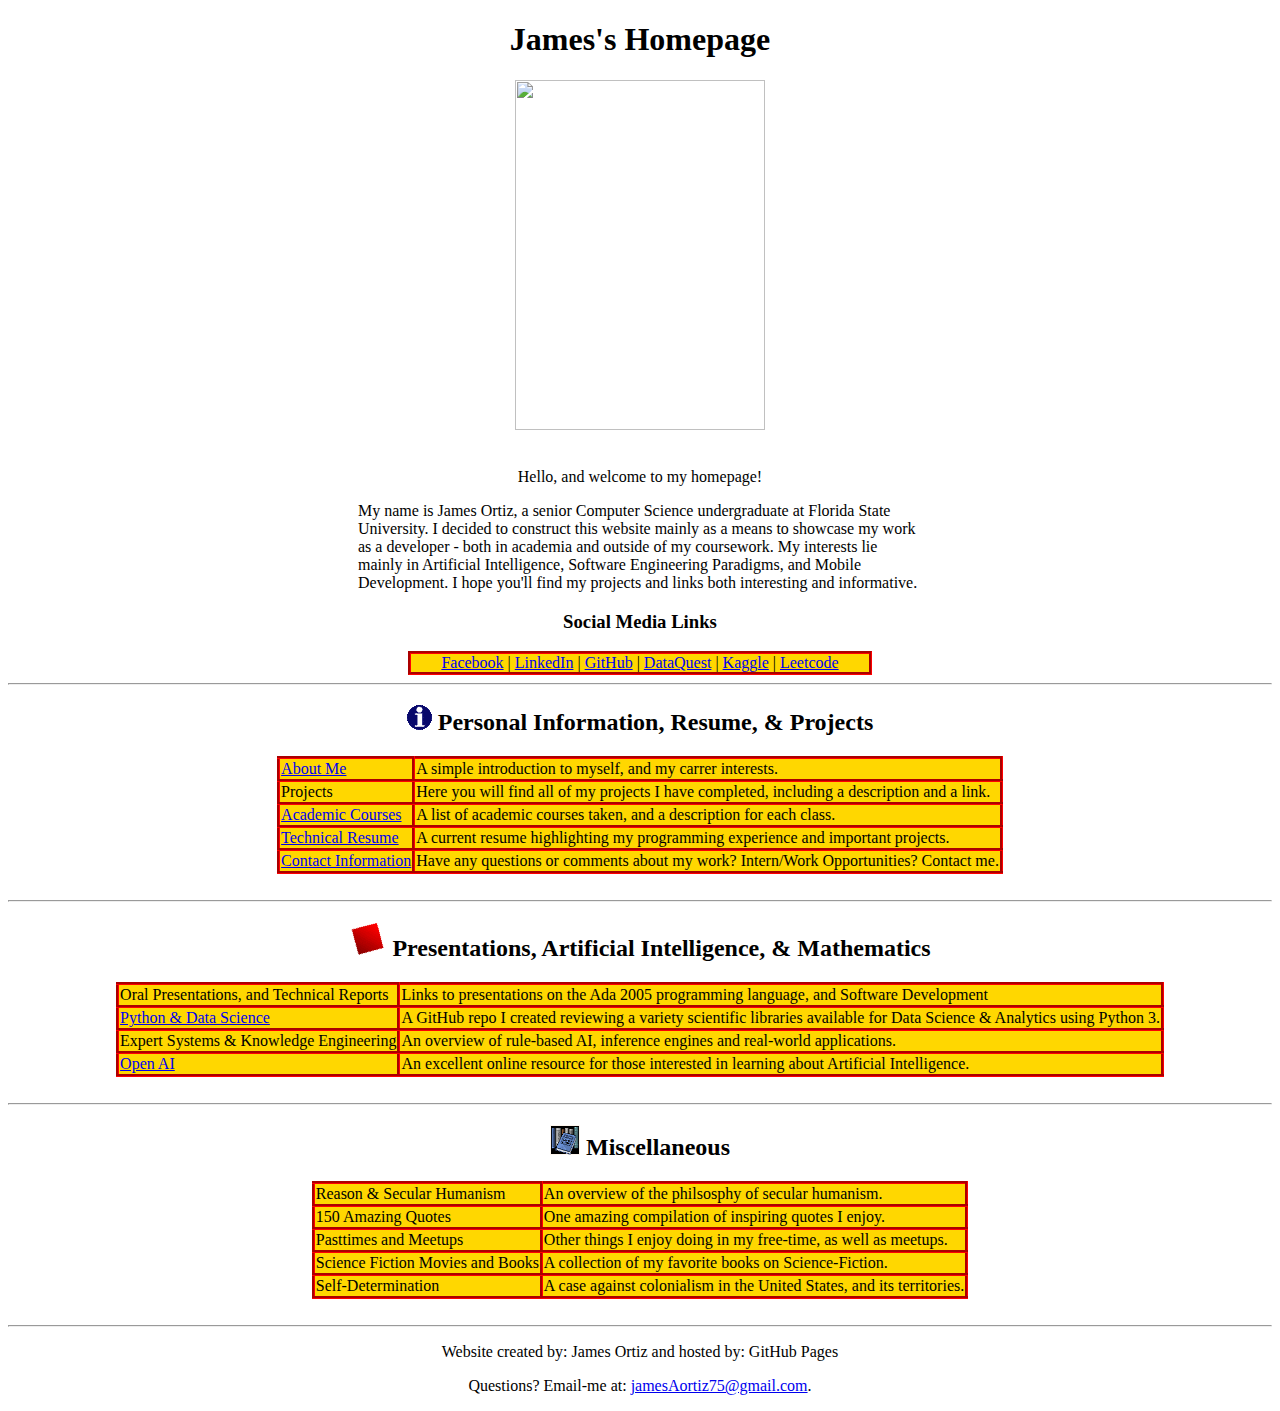
==== index.html @ 5d0d18ad "Added link to PythonDataScience repo" ====
<!---
File-name:    index.html
Author:       James Ortiz
Date Updated: 08/06/2019
Description:  Table-of-contents for Portfolio/Homepage.
--->
<!DOCTYPE html>
<html>
<head>
  <title>J a m e s  O r t i z</title>
   <meta charset="UTF-8">
   <meta name="description" content="James's Homepage">
   <meta name="keywords" content="Portfolio, Homepage, Programming">
   <meta name="author" content="James Ortiz">
  
   <link rel="stylesheet" type="text/css" href="style.css">
   <meta name="viewport" content="width=device-width, initial-scale=1">
   <link rel="stylesheet" href="https://cdnjs.cloudflare.com/ajax/libs/font-awesome/4.7.0/css/font-awesome.min.css">
</head>
<body>


  <!--- Header for index.html: --->
  
  <header>
    <h1>James's Homepage</h1>

    <!-- End of Modified Code: --->

  </header>
  
  <!-- Original Code: --->
  <section>
    
    <center><img src="mainphoto.png" width=250 height=350></center>
    
    <br>
    
    <p>Hello, and welcome to my homepage!</p>
    <div>
      My name is James Ortiz, a senior Computer Science undergraduate at
      Florida State University. I decided
      to construct this website mainly as a means to showcase my
      work as a developer - both in academia and outside
      of my coursework. My interests lie mainly in Artificial Intelligence, Software Engineering Paradigms, and Mobile Development. I hope you'll find my projects and links both interesting and informative.
    </div>

    

    <h3><center>Social Media Links</center></h3>

    <nav>
      <center>
	<a href="https://www.facebook.com/JamesAOrtiz">Facebook</a> |
	<a href="https://www.linkedin.com/in/jamesaortiz/">LinkedIn</a> |
	<a href="https://github.com/James1515">GitHub</a> |
	<a href="https://app.dataquest.io/profile/jamesaortiz75">DataQuest</a> |
	<a href="https://www.kaggle.com/jaortiz5">Kaggle</a> |
	<a href="https://leetcode.com/jamesaortiz75/">Leetcode</a>
      </center>
    </nav>
    
  </section>

  <hr>

  <!--- First secotion on Personal Information, About Me, and Courses --->
  <section>
    <h2>
      <center><img src="information.gif"> Personal Information, Resume, & Projects</center>
    </h2>
    <center>
    <table>
      <tr>
	<td><a href="aboutMe.html">About Me</a></td>
	<td>A simple introduction to myself, and my carrer interests.</td>
      </tr>
      <tr>
	<td>Projects</td>
	<td>Here you will find all of my projects I have completed,
	including a description and a link.</td>
      </tr>
      <tr>
	<td><a href="academicCourses.html">Academic Courses</a></td>
	<td>A list of academic courses taken, and a description for each class.</td>
      </tr>
      <tr>
	<td><a href="JOTechResume.pdf">Technical Resume</a></td>
	<td>A current resume highlighting my programming experience and important projects.
	</td>
      </tr>
      <tr>
	<td><a href="contactMe.html">Contact Information</a></td>
	<td>Have any questions or comments about my work? Intern/Work Opportunities? Contact me.</td>
      </tr>
    </table>
    </center>
    
  </section>

  <br>

  <hr>

  <!--- Second Section of information: --->
  <!--- Table regarding Presentations, AI, and Math: --->
  
  <section>
    <h2>
       <center><img src="square.gif">
	Presentations, Artificial Intelligence, & Mathematics
    </center></h2>

      <center>
    <table>
      <tr>
	<td>Oral Presentations, and Technical Reports</td>
	<td>Links to presentations on the Ada 2005 programming language,
	  and Software Development</td>
      </tr>
      <tr>
	<td><a href="https://github.com/James1515/PythonDataScience">Python & Data Science</a></td>
	<td>A GitHub repo I created reviewing a variety scientific libraries
	  available for Data Science & Analytics using Python 3.</td>
      </tr>
      <tr>
	<td>Expert Systems & Knowledge Engineering</td>
	<td>An overview of rule-based AI, inference engines and real-world applications.</td>
      </tr>
      <tr>
	<td><a href="https://openai.com/">Open AI</a></td>
	<td>An excellent online resource for those interested in learning
	  about Artificial Intelligence.</td>
      </tr>
    </table>
    </center>
  </section>

  <br>
  <hr>
  
<!--- Section on Miscellaneous Topics:
    Quotes, Hobbies, Pastimes... -->

  <section>
    <h2>
      <center><img src="referenceBook.gif" width=30 height=30> Miscellaneous
      </center>
    </h2>

    <center>
      <table>
	<tr>
	  <td>Reason & Secular Humanism</td>
	  <td>An overview of the philsosphy of secular humanism.</td>
	</tr>
	<tr>
	  <td>150 Amazing Quotes</td>
	  <td>One amazing compilation of inspiring quotes I enjoy.</td>
	</tr>
	<tr>
	  <td>Pasttimes and Meetups</td>
	  <td>Other things I enjoy doing in my free-time, as well as meetups.</td>
	</tr>
	<tr>
	  <td>Science Fiction Movies and Books</td>
	  <td>A collection of my favorite books on Science-Fiction.</td>
	</tr>
	<tr>
	  <td>Self-Determination</td>
	  <td>A case against colonialism in the United States, and its territories.</td>
	</tr>
      </table>
    </center>
    
    
  </section>

  <br>
  <hr>

  <footer>
    <p>Website created by: James Ortiz and hosted by: GitHub Pages</p>
    <p>Questions? Email-me at: <a href="mailto:jamesAortiz75@gmail.com">
	jamesAortiz75@gmail.com</a>.</p>
  </footer>
  
</body>
</html>
---- style.css ----
/*
// Author: James Ortiz
// Date Updated: 04/10/2018
// Description: Governing CSS File for Homepage
// 
*/

div {
 
    margin-right: 350px;
    margin-left: 350px;
   
}


img.align-left
{
    float: left;
}

img.align-right
{
    float: right;
}

nav {

    border: 3px groove red;
    background: gold;
    margin-right: 400px;
    margin-left: 400px;
}

html {
	
	background-image: url(binary.png); /* for background images */
	background-repeat: repeat;         /* Repeats image in background */

}

h1, h2, h3
{
	/*background-image:url(binary.png); */
	text-align: center;
}


p{
    text-align: center;
}

hr
{
    display: block;
    margin-top: 0.5em;
    margin-bottom: 0.5em;
    margin-left: auto;
    margin-right: auto;
    border-style: inset;
    border-width: 1px;
}

li{

	list-style: none;
	display: inline-block;
}

table, td, tr
{
    border-style: groove;
    border-width: 3px;
    border-collapse: collapse;
    border-color: red;
    background-color: gold;
    
}

footer {
    display: block;
}
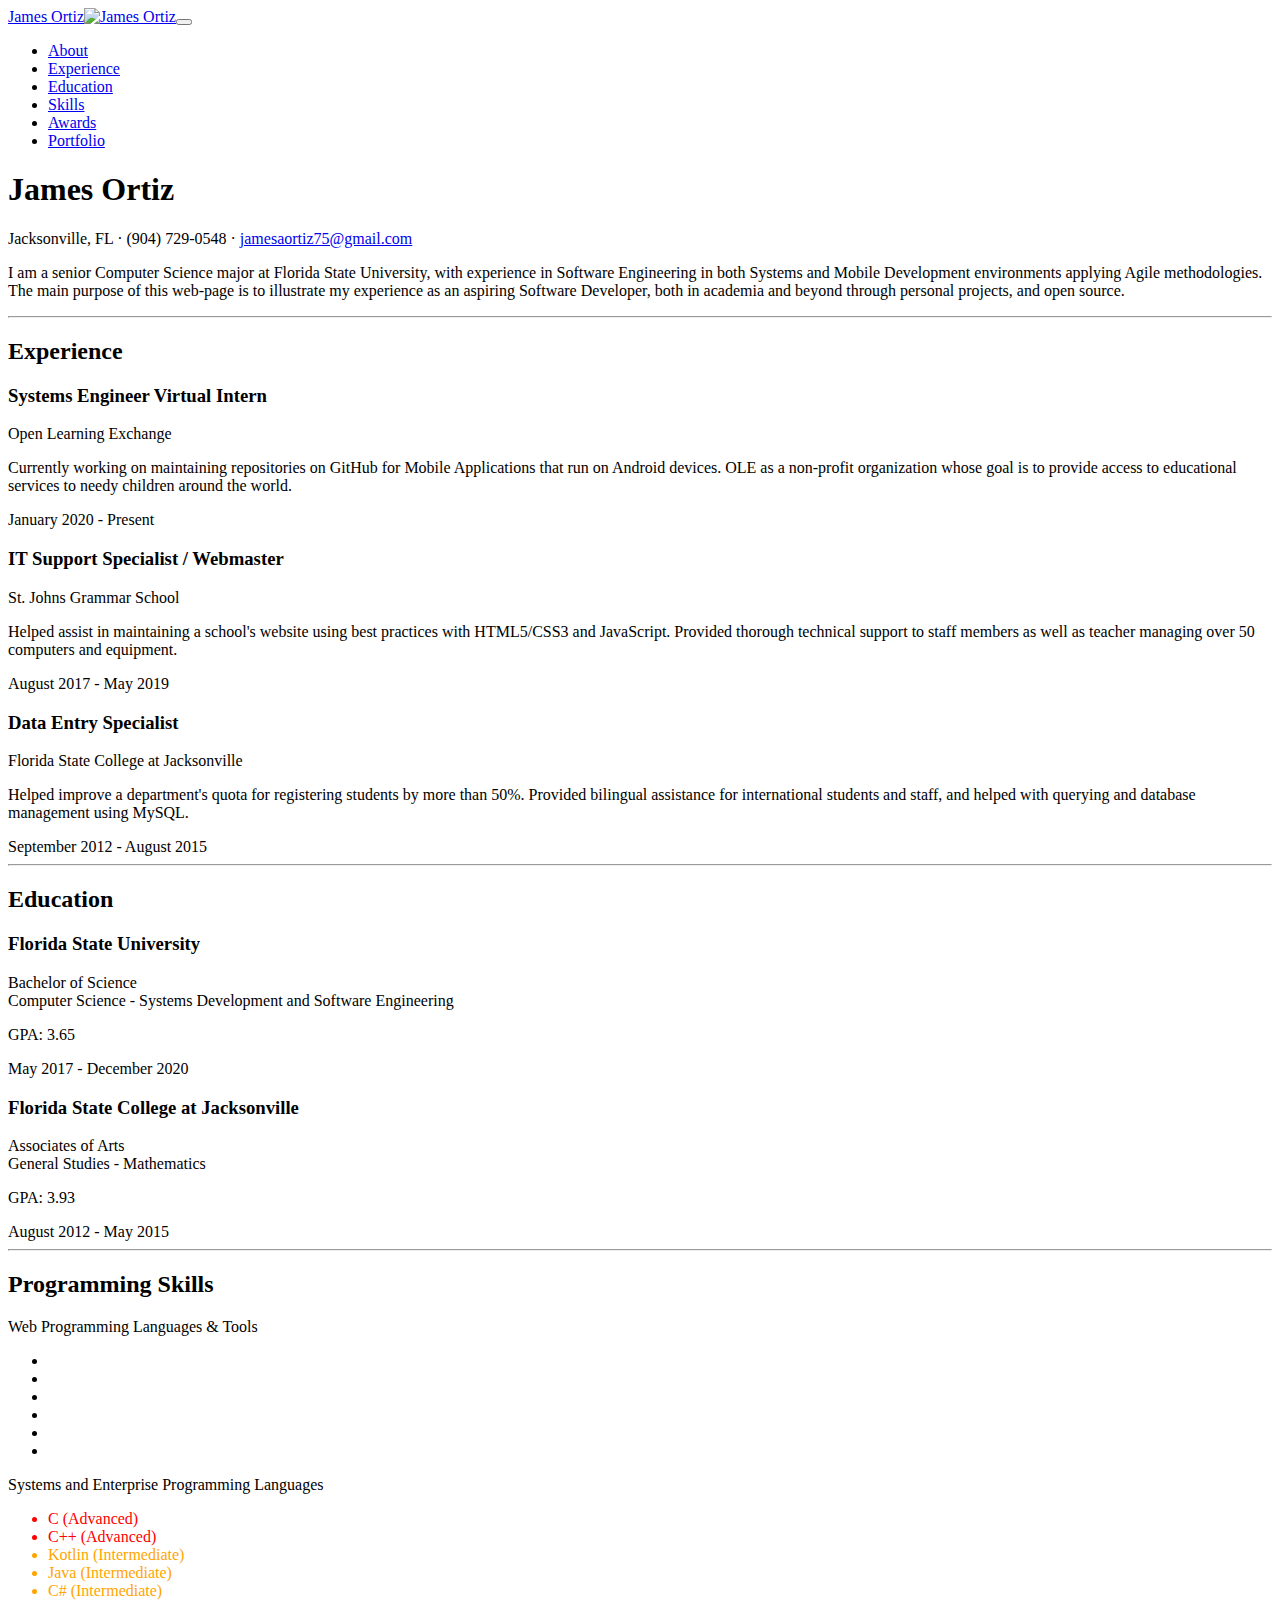
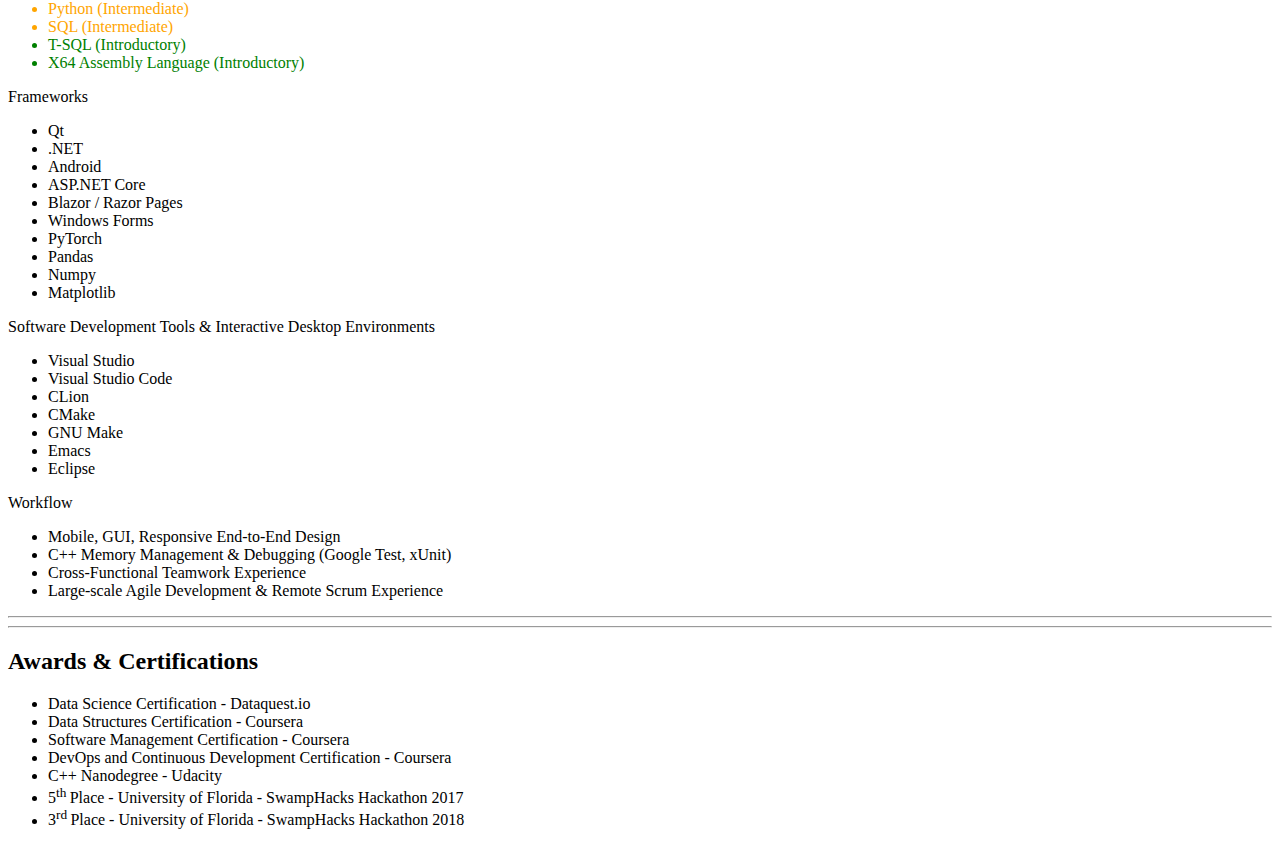
==== commit f09eec52: "Additional Info Modifications added to Website" ====
--- a/index.html
+++ b/index.html
@@ -1,189 +1,238 @@
-<!---
-File-name:    index.html
-Author:       James Ortiz
-Date Updated: 08/06/2019
-Description:  Table-of-contents for Portfolio/Homepage.
---->
-<!DOCTYPE html>
-<html>
-<head>
-  <title>J a m e s  O r t i z</title>
-   <meta charset="UTF-8">
-   <meta name="description" content="James's Homepage">
-   <meta name="keywords" content="Portfolio, Homepage, Programming">
-   <meta name="author" content="James Ortiz">
-  
-   <link rel="stylesheet" type="text/css" href="style.css">
-   <meta name="viewport" content="width=device-width, initial-scale=1">
-   <link rel="stylesheet" href="https://cdnjs.cloudflare.com/ajax/libs/font-awesome/4.7.0/css/font-awesome.min.css">
-</head>
-<body>
-
-
-  <!--- Header for index.html: --->
-  
-  <header>
-    <h1>James's Homepage</h1>
-
-    <!-- End of Modified Code: --->
-
-  </header>
-  
-  <!-- Original Code: --->
-  <section>
-    
-    <center><img src="mainphoto.png" width=250 height=350></center>
-    
-    <br>
-    
-    <p>Hello, and welcome to my homepage!</p>
-    <div>
-      My name is James Ortiz, a senior Computer Science undergraduate at
-      Florida State University. I decided
-      to construct this website mainly as a means to showcase my
-      work as a developer - both in academia and outside
-      of my coursework. My interests lie mainly in Artificial Intelligence, Software Engineering Paradigms, and Mobile Development. I hope you'll find my projects and links both interesting and informative.
-    </div>
-
-    
-
-    <h3><center>Social Media Links</center></h3>
-
-    <nav>
-      <center>
-	<a href="https://www.facebook.com/JamesAOrtiz">Facebook</a> |
-	<a href="https://www.linkedin.com/in/jamesaortiz/">LinkedIn</a> |
-	<a href="https://github.com/James1515">GitHub</a> |
-	<a href="https://app.dataquest.io/profile/jamesaortiz75">DataQuest</a> |
-	<a href="https://www.kaggle.com/jaortiz5">Kaggle</a> |
-	<a href="https://leetcode.com/jamesaortiz75/">Leetcode</a>
-      </center>
-    </nav>
-    
-  </section>
-
-  <hr>
-
-  <!--- First secotion on Personal Information, About Me, and Courses --->
-  <section>
-    <h2>
-      <center><img src="information.gif"> Personal Information, Resume, & Projects</center>
-    </h2>
-    <center>
-    <table>
-      <tr>
-	<td><a href="aboutMe.html">About Me</a></td>
-	<td>A simple introduction to myself, and my carrer interests.</td>
-      </tr>
-      <tr>
-	<td>Projects</td>
-	<td>Here you will find all of my projects I have completed,
-	including a description and a link.</td>
-      </tr>
-      <tr>
-	<td><a href="academicCourses.html">Academic Courses</a></td>
-	<td>A list of academic courses taken, and a description for each class.</td>
-      </tr>
-      <tr>
-	<td><a href="JOTechResume.pdf">Technical Resume</a></td>
-	<td>A current resume highlighting my programming experience and important projects.
-	</td>
-      </tr>
-      <tr>
-	<td><a href="contactMe.html">Contact Information</a></td>
-	<td>Have any questions or comments about my work? Intern/Work Opportunities? Contact me.</td>
-      </tr>
-    </table>
-    </center>
-    
-  </section>
-
-  <br>
-
-  <hr>
-
-  <!--- Second Section of information: --->
-  <!--- Table regarding Presentations, AI, and Math: --->
-  
-  <section>
-    <h2>
-       <center><img src="square.gif">
-	Presentations, Artificial Intelligence, & Mathematics
-    </center></h2>
-
-      <center>
-    <table>
-      <tr>
-	<td>Oral Presentations, and Technical Reports</td>
-	<td>Links to presentations on the Ada 2005 programming language,
-	  and Software Development</td>
-      </tr>
-      <tr>
-	<td><a href="https://github.com/James1515/PythonDataScience">Python & Data Science</a></td>
-	<td>A GitHub repo I created reviewing a variety scientific libraries
-	  available for Data Science & Analytics using Python 3.</td>
-      </tr>
-      <tr>
-	<td>Expert Systems & Knowledge Engineering</td>
-	<td>An overview of rule-based AI, inference engines and real-world applications.</td>
-      </tr>
-      <tr>
-	<td><a href="https://openai.com/">Open AI</a></td>
-	<td>An excellent online resource for those interested in learning
-	  about Artificial Intelligence.</td>
-      </tr>
-    </table>
-    </center>
-  </section>
-
-  <br>
-  <hr>
-  
-<!--- Section on Miscellaneous Topics:
-    Quotes, Hobbies, Pastimes... -->
-
-  <section>
-    <h2>
-      <center><img src="referenceBook.gif" width=30 height=30> Miscellaneous
-      </center>
-    </h2>
-
-    <center>
-      <table>
-	<tr>
-	  <td>Reason & Secular Humanism</td>
-	  <td>An overview of the philsosphy of secular humanism.</td>
-	</tr>
-	<tr>
-	  <td>150 Amazing Quotes</td>
-	  <td>One amazing compilation of inspiring quotes I enjoy.</td>
-	</tr>
-	<tr>
-	  <td>Pasttimes and Meetups</td>
-	  <td>Other things I enjoy doing in my free-time, as well as meetups.</td>
-	</tr>
-	<tr>
-	  <td>Science Fiction Movies and Books</td>
-	  <td>A collection of my favorite books on Science-Fiction.</td>
-	</tr>
-	<tr>
-	  <td>Self-Determination</td>
-	  <td>A case against colonialism in the United States, and its territories.</td>
-	</tr>
-      </table>
-    </center>
-    
-    
-  </section>
-
-  <br>
-  <hr>
-
-  <footer>
-    <p>Website created by: James Ortiz and hosted by: GitHub Pages</p>
-    <p>Questions? Email-me at: <a href="mailto:jamesAortiz75@gmail.com">
-	jamesAortiz75@gmail.com</a>.</p>
-  </footer>
-  
-</body>
-</html>
+<!DOCTYPE html>
+<html lang="en">
+    <head>
+        <meta charset="utf-8" />
+        <meta name="viewport" content="width=device-width, initial-scale=1, shrink-to-fit=no" />
+        <meta name="description" content="" />
+        <meta name="author" content="" />
+        <title>James Ortiz</title>
+        <link rel="icon" type="image/x-icon" href="assets/img/favicon.ico" />
+        <!-- Font Awesome icons (free version)-->
+        <script src="https://use.fontawesome.com/releases/v5.13.0/js/all.js" crossorigin="anonymous"></script>
+        <!-- Google fonts-->
+        <link href="https://fonts.googleapis.com/css?family=Saira+Extra+Condensed:500,700" rel="stylesheet" type="text/css" />
+        <link href="https://fonts.googleapis.com/css?family=Muli:400,400i,800,800i" rel="stylesheet" type="text/css" />
+        <!-- Core theme CSS (includes Bootstrap)-->
+        <link href="css/styles.css" rel="stylesheet" />
+    </head>
+    <body id="page-top">
+        <!-- Navigation-->
+        <nav class="navbar navbar-expand-lg navbar-dark bg-primary fixed-top" id="sideNav">
+            <a class="navbar-brand js-scroll-trigger" href="#page-top"
+                ><span class="d-block d-lg-none">James Ortiz</span><span class="d-none d-lg-block"><img class="img-fluid img-profile rounded-circle mx-auto mb-2" src="assets/img/profile.jpg" alt="James Ortiz" /></span></a
+            ><button class="navbar-toggler" type="button" data-toggle="collapse" data-target="#navbarSupportedContent" aria-controls="navbarSupportedContent" aria-expanded="false" aria-label="Toggle navigation"><span class="navbar-toggler-icon"></span></button>
+            <div class="collapse navbar-collapse" id="navbarSupportedContent">
+                <ul class="navbar-nav">
+                    <li class="nav-item"><a class="nav-link js-scroll-trigger" href="#about">About</a></li>
+                    <li class="nav-item"><a class="nav-link js-scroll-trigger" href="#experience">Experience</a></li>
+                    <li class="nav-item"><a class="nav-link js-scroll-trigger" href="#education">Education</a></li>
+                    <li class="nav-item"><a class="nav-link js-scroll-trigger" href="#skills">Skills</a></li>
+                   <!-- <li class="nav-item"><a class="nav-link js-scroll-trigger" href="#interests">Interests</a></li> -->
+                    <li class="nav-item"><a class="nav-link js-scroll-trigger" href="#awards">Awards</a></li>
+					<li class="nav-item"><a class="nav-link js-scroll-trigger" href="#portfolio">Portfolio</a></li>
+                </ul>
+            </div>
+        </nav>
+        <!-- Page Content-->
+        <div class="container-fluid p-0">
+            <!-- About-->
+            <section class="resume-section" id="about">
+                <div class="resume-section-content">
+                    <h1 class="mb-0">James <span class="text-primary">Ortiz</span></h1>
+                    <div class="subheading mb-5">Jacksonville, FL · (904) 729-0548 · <a href="mailto:name@email.com">jamesaortiz75@gmail.com</a></div>
+                    <p class="lead mb-5">I am a senior Computer Science major at Florida State University, with experience in Software Engineering in both Systems and Mobile Development environments applying Agile methodologies.
+					The main purpose of this web-page is to illustrate my experience as an aspiring Software Developer, both in academia and beyond through personal projects, and open source. 
+					</p>
+                    <div class="social-icons">
+                        <a class="social-icon" href="https://www.linkedin.com/in/jamesaortiz/"><i class="fab fa-linkedin-in"></i></a><a class="social-icon" href="https://github.com/jtonyortiz"><i class="fab fa-github"></i></a><a class="social-icon" href="https://www.facebook.com/JamesAOrtiz"><i class="fab fa-facebook-f"></i></a>
+                    </div>
+                </div>
+            </section>
+            <hr class="m-0" />
+            <!-- Experience-->
+            <section class="resume-section" id="experience">
+                <div class="resume-section-content">
+                    <h2 class="mb-5">Experience</h2>
+                    <div class="d-flex flex-column flex-md-row justify-content-between mb-5">
+                        <div class="flex-grow-1">
+                            <h3 class="mb-0">Systems Engineer Virtual Intern</h3>
+                            <div class="subheading mb-3">Open Learning Exchange</div>
+                            <p>Currently working on maintaining repositories on GitHub for Mobile Applications that run on Android devices. 
+							   OLE as a non-profit organization whose goal is to provide access to educational services to needy children
+							   around the world. 
+							</p>
+                        </div>
+                        <div class="flex-shrink-0"><span class="text-primary">January 2020 - Present</span></div>
+                    </div>
+                    <div class="d-flex flex-column flex-md-row justify-content-between mb-5">
+                        <div class="flex-grow-1">
+                            <h3 class="mb-0">IT Support Specialist / Webmaster</h3>
+                            <div class="subheading mb-3">St. Johns Grammar School</div>
+                            <p>Helped assist in maintaining a school's website using best practices with HTML5/CSS3 and JavaScript.
+							   Provided thorough technical support to staff members as well as teacher managing over 50 computers and equipment. 
+							</p>
+                        </div>
+                        <div class="flex-shrink-0"><span class="text-primary">August 2017 - May 2019</span></div>
+                    </div>
+                    <div class="d-flex flex-column flex-md-row justify-content-between">
+                        <div class="flex-grow-1">
+                            <h3 class="mb-0">Data Entry Specialist</h3>
+                            <div class="subheading mb-3">Florida State College at Jacksonville</div>
+                            <p>Helped improve a department's quota for registering students by more than 50%. Provided bilingual
+							assistance for international students and staff, and helped with querying and database management using MySQL.</p>
+                        </div>
+                        <div class="flex-shrink-0"><span class="text-primary">September 2012 - August 2015</span></div>
+                    </div>
+                </div>
+            </section>
+            <hr class="m-0" />
+            <!-- Education-->
+            <section class="resume-section" id="education">
+                <div class="resume-section-content">
+                    <h2 class="mb-5">Education</h2>
+                    <div class="d-flex flex-column flex-md-row justify-content-between mb-5">
+                        <div class="flex-grow-1">
+                            <h3 class="mb-0">Florida State University</h3>
+                            <div class="subheading mb-3">Bachelor of Science</div>
+                            <div>Computer Science - Systems Development and Software Engineering</div>
+                            <p>GPA: 3.65</p>
+                        </div>
+                        <div class="flex-shrink-0"><span class="text-primary">May 2017 - December 2020</span></div>
+                    </div>
+                    <div class="d-flex flex-column flex-md-row justify-content-between">
+                        <div class="flex-grow-1">
+                            <h3 class="mb-0">Florida State College at Jacksonville</h3>
+                            <div class="subheading mb-3">Associates of Arts</div>
+							<div>General Studies - Mathematics</div>
+                            <p>GPA: 3.93</p>
+                        </div>
+                        <div class="flex-shrink-0"><span class="text-primary">August 2012 - May 2015</span></div>
+                    </div>
+                </div>
+            </section>
+            <hr class="m-0" />
+            <!-- Skills-->
+            <section class="resume-section" id="skills">
+                <div class="resume-section-content">
+                    <h2 class="mb-5">Programming Skills</h2>
+                    <div class="subheading mb-3">Web Programming Languages & Tools</div>
+                    <ul class="list-inline dev-icons">
+                        <li class="list-inline-item"><i class="fab fa-html5"></i></li>
+                        <li class="list-inline-item"><i class="fab fa-css3-alt"></i></li>
+                        <li class="list-inline-item"><i class="fab fa-js-square"></i></li>
+                        <li class="list-inline-item"><i class="fab fa-react"></i></li>
+                        <li class="list-inline-item"><i class="fab fa-node-js"></i></li>
+                        <li class="list-inline-item"><i class="fab fa-npm"></i></li>
+                    </ul>
+
+                    <div class="subheading mb-3">Systems and Enterprise Programming Languages</div>
+					
+					<ul class="list-inline">
+						<li class="list-inline-item" style="color:red;">C (Advanced)</li>
+						<li class="list-inline-item" style="color:red;">C++ (Advanced)</li>
+						<li class="list-inline-item" style="color:orange;">Kotlin (Intermediate)</li>
+						<li class="list-inline-item" style="color:orange;">Java (Intermediate)</li>
+					    <li class="list-inline-item" style="color:orange;">C# (Intermediate)</li>
+						<li class="list-inline-item" style="color:orange;">Python (Intermediate)</li>
+						<li class="list-inline-item" style="color:orange;">SQL (Intermediate)</li>
+						<li class="list-inline-item" style="color:green;">T-SQL (Introductory)</li>
+						<li class="list-inline-item" style="color:green;">X64 Assembly Language (Introductory)</li>
+
+					</ul>
+					
+                    <div class="subheading mb-3">Frameworks</div>
+					
+					<ul class="list-inline">
+						<li class="list-inline-item">Qt</li>
+						<li class="list-inline-item">.NET</li>
+						<li class="list-inline-item">Android</li>
+						<li class="list-inline-item">ASP.NET Core</li>
+						<li class="list-inline-item">Blazor / Razor Pages</li>
+						<li class="list-inline-item">Windows Forms</li>
+						<li class="list-inline-item">PyTorch</li>
+						<li class="list-inline-item">Pandas</li>
+						<li class="list-inline-item">Numpy</li>
+						<li class="list-inline-item">Matplotlib</li>
+						
+					</ul>
+
+					
+					<div class="subheading mb-3">Software Development Tools & Interactive Desktop Environments</div>
+					<ul class="list-inline">
+						<li class="list-inline-item">Visual Studio</li>
+						<li class="list-inline-item">Visual Studio Code</li>
+						<li class="list-inline-item">CLion</li>
+						<li class="list-inline-item">CMake</li>
+						<li class="list-inline-item">GNU Make</li>
+						<li class="list-inline-item">Emacs</li>
+						<li class="list-inline-item">Eclipse</li>
+					</ul>
+					
+					
+
+                    <div class="subheading mb-3">Workflow</div>
+                    <ul class="fa-ul mb-0">
+                        <li>
+                            <span class="fa-li"><i class="fas fa-check"></i></span>Mobile, GUI, Responsive End-to-End Design
+                        </li>
+                        <li>
+                            <span class="fa-li"><i class="fas fa-check"></i></span>C++ Memory Management & Debugging (Google Test, xUnit)
+                        </li>
+                        <li>
+                            <span class="fa-li"><i class="fas fa-check"></i></span>Cross-Functional Teamwork Experience 
+                        </li>
+                        <li>
+                            <span class="fa-li"><i class="fas fa-check"></i></span>Large-scale Agile Development & Remote Scrum Experience
+                        </li>
+                    </ul>
+                </div>
+            </section>
+            <hr class="m-0" />
+            <!-- Interests
+            <section class="resume-section" id="interests">
+                <div class="resume-section-content">
+                    <h2 class="mb-5">Interests</h2>
+                    <p>Apart from being a Software developer, I try to balance my time spending indoors and outdoors.</p>
+                    <p class="mb-0">While indoors, I follow a number of science-fiction shows and movies, however I also like to explore and keep up to date with the latest technology advancements in the Software/Mobile Development world.</p>
+                </div>
+            </section> -->
+            <hr class="m-0" />
+            <!-- Awards-->
+            <section class="resume-section" id="awards">
+                <div class="resume-section-content">
+                    <h2 class="mb-5">Awards & Certifications</h2>
+                    <ul class="fa-ul mb-0">
+                        <li>
+                            <span class="fa-li"><i class="fas fa-trophy text-warning"></i></span>Data Science Certification - Dataquest.io
+                        </li>
+                        <li>
+                            <span class="fa-li"><i class="fas fa-trophy text-warning"></i></span>Data Structures Certification - Coursera
+                        </li>
+                        <li>
+                            <span class="fa-li"><i class="fas fa-trophy text-warning"></i></span>Software Management Certification - Coursera
+                        </li>
+                        <li>
+                            <span class="fa-li"><i class="fas fa-trophy text-warning"></i></span>DevOps and Continuous Development Certification  - Coursera
+                        </li>
+                        <li>
+                            <span class="fa-li"><i class="fas fa-trophy text-warning"></i></span>C++ Nanodegree - Udacity
+                        </li>
+                        <li>
+                            <span class="fa-li"><i class="fas fa-trophy text-warning"></i></span>5<sup>th </sup>Place - University of Florida - SwampHacks Hackathon 2017
+                        </li>
+                        <li>
+                            <span class="fa-li"><i class="fas fa-trophy text-warning"></i></span>3<sup>rd </sup>Place - University of Florida - SwampHacks Hackathon 2018
+                        </li>
+                    </ul>
+                </div>
+            </section>
+        </div>
+        <!-- Bootstrap core JS-->
+        <script src="https://cdnjs.cloudflare.com/ajax/libs/jquery/3.5.1/jquery.min.js"></script>
+        <script src="https://stackpath.bootstrapcdn.com/bootstrap/4.5.0/js/bootstrap.bundle.min.js"></script>
+        <!-- Third party plugin JS-->
+        <script src="https://cdnjs.cloudflare.com/ajax/libs/jquery-easing/1.4.1/jquery.easing.min.js"></script>
+        <!-- Core theme JS-->
+        <script src="js/scripts.js"></script>
+    </body>
+</html>
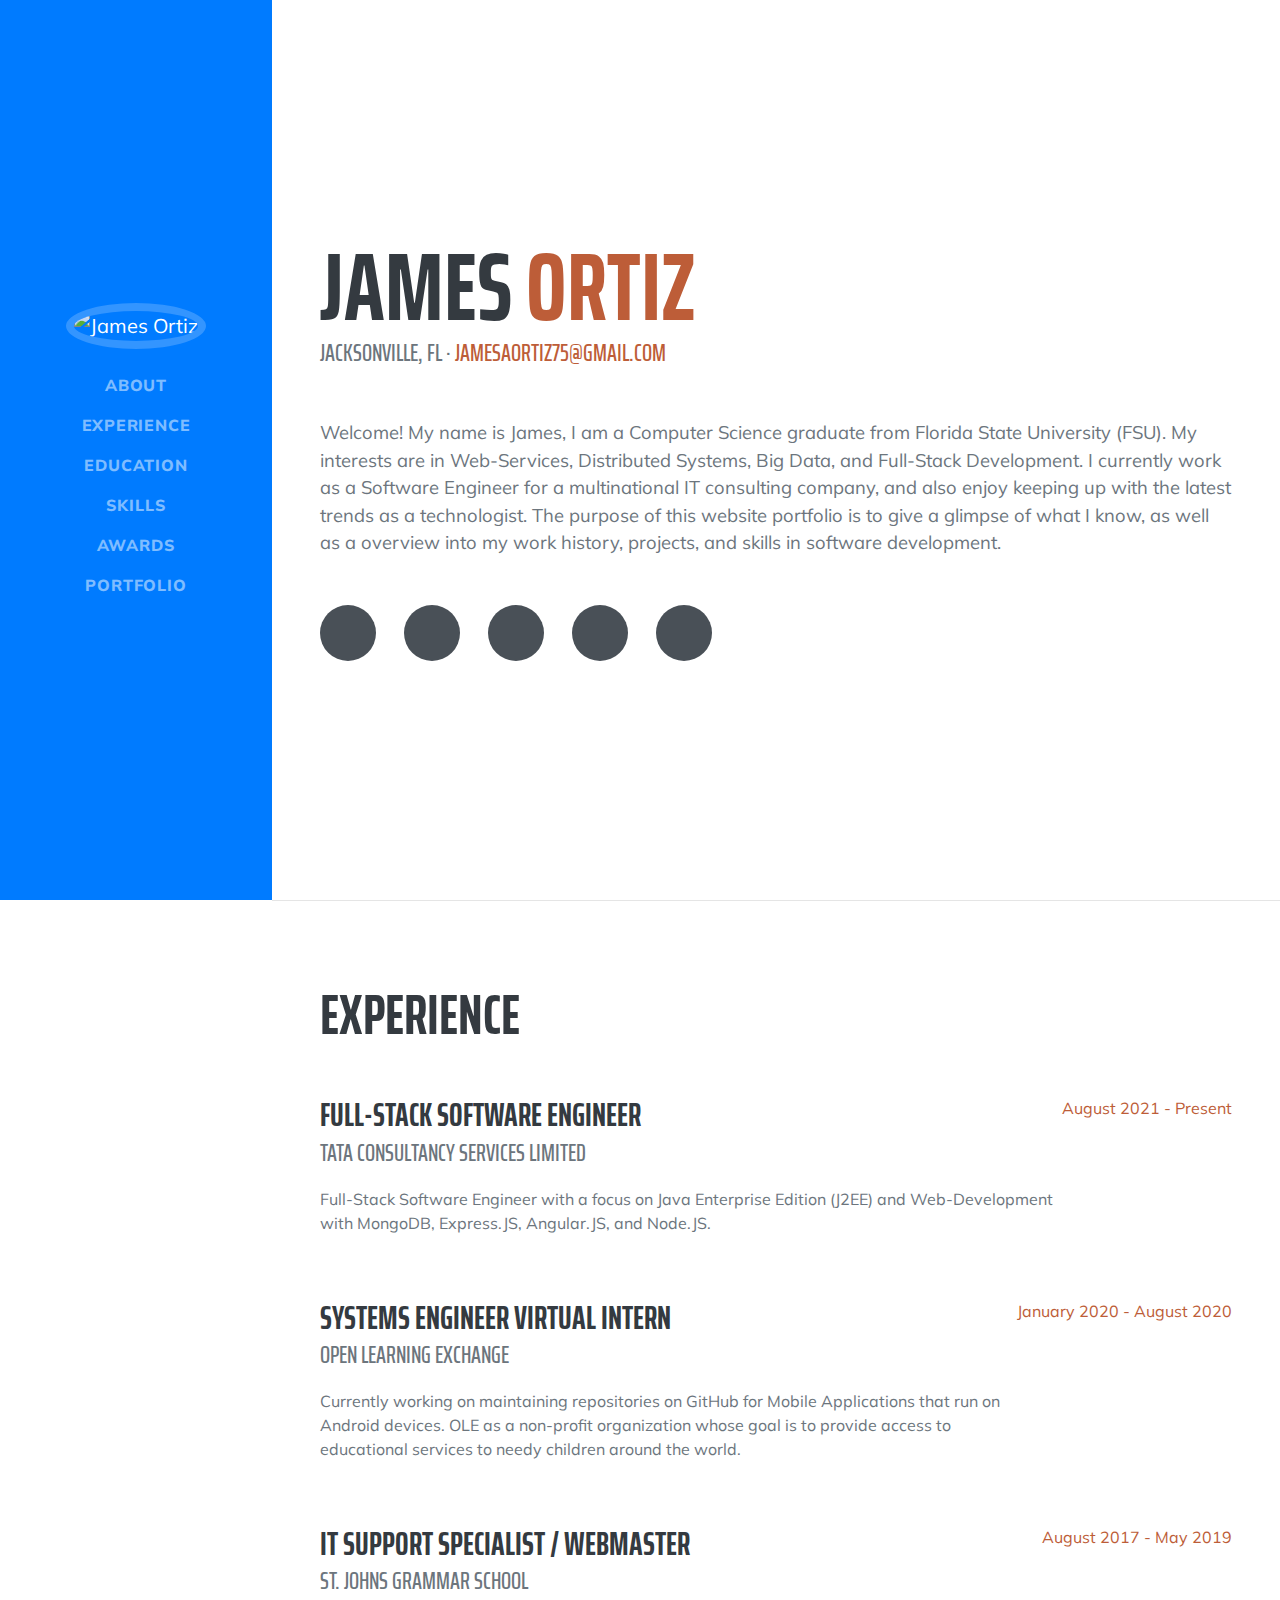
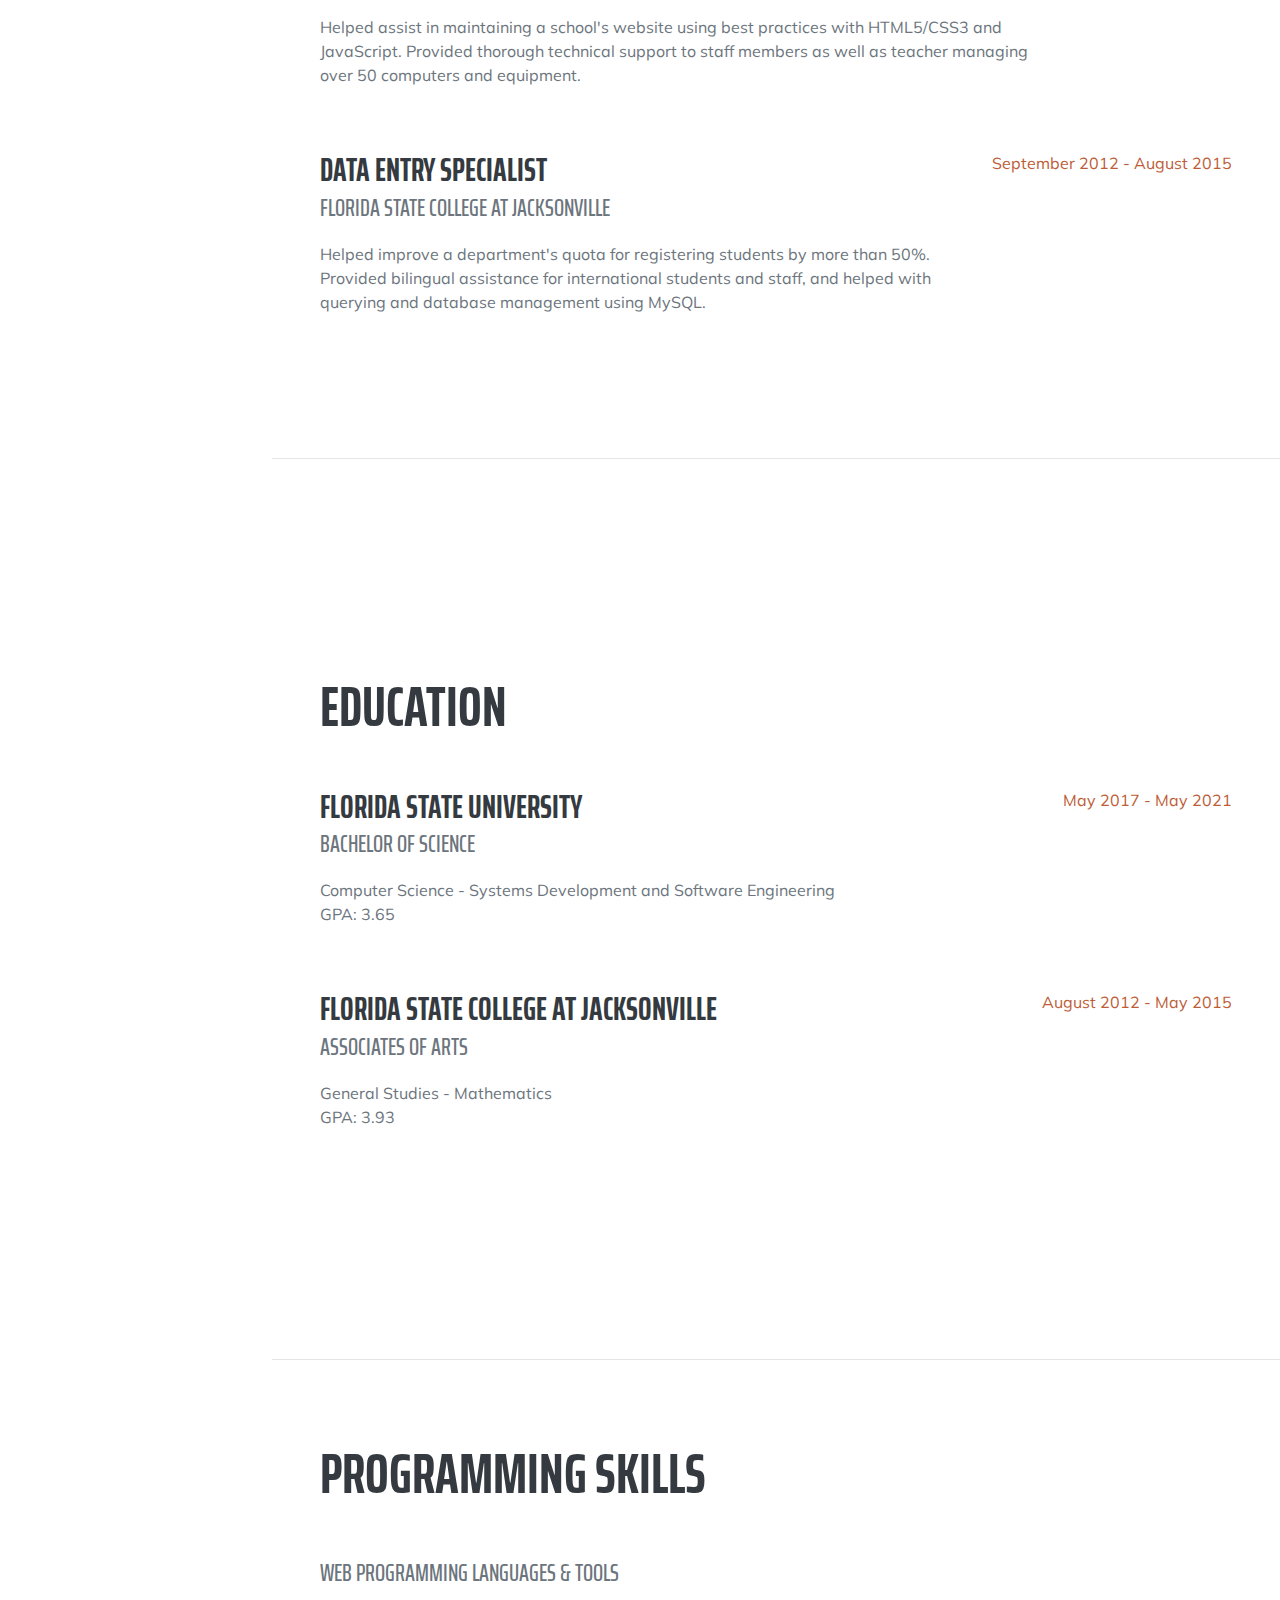
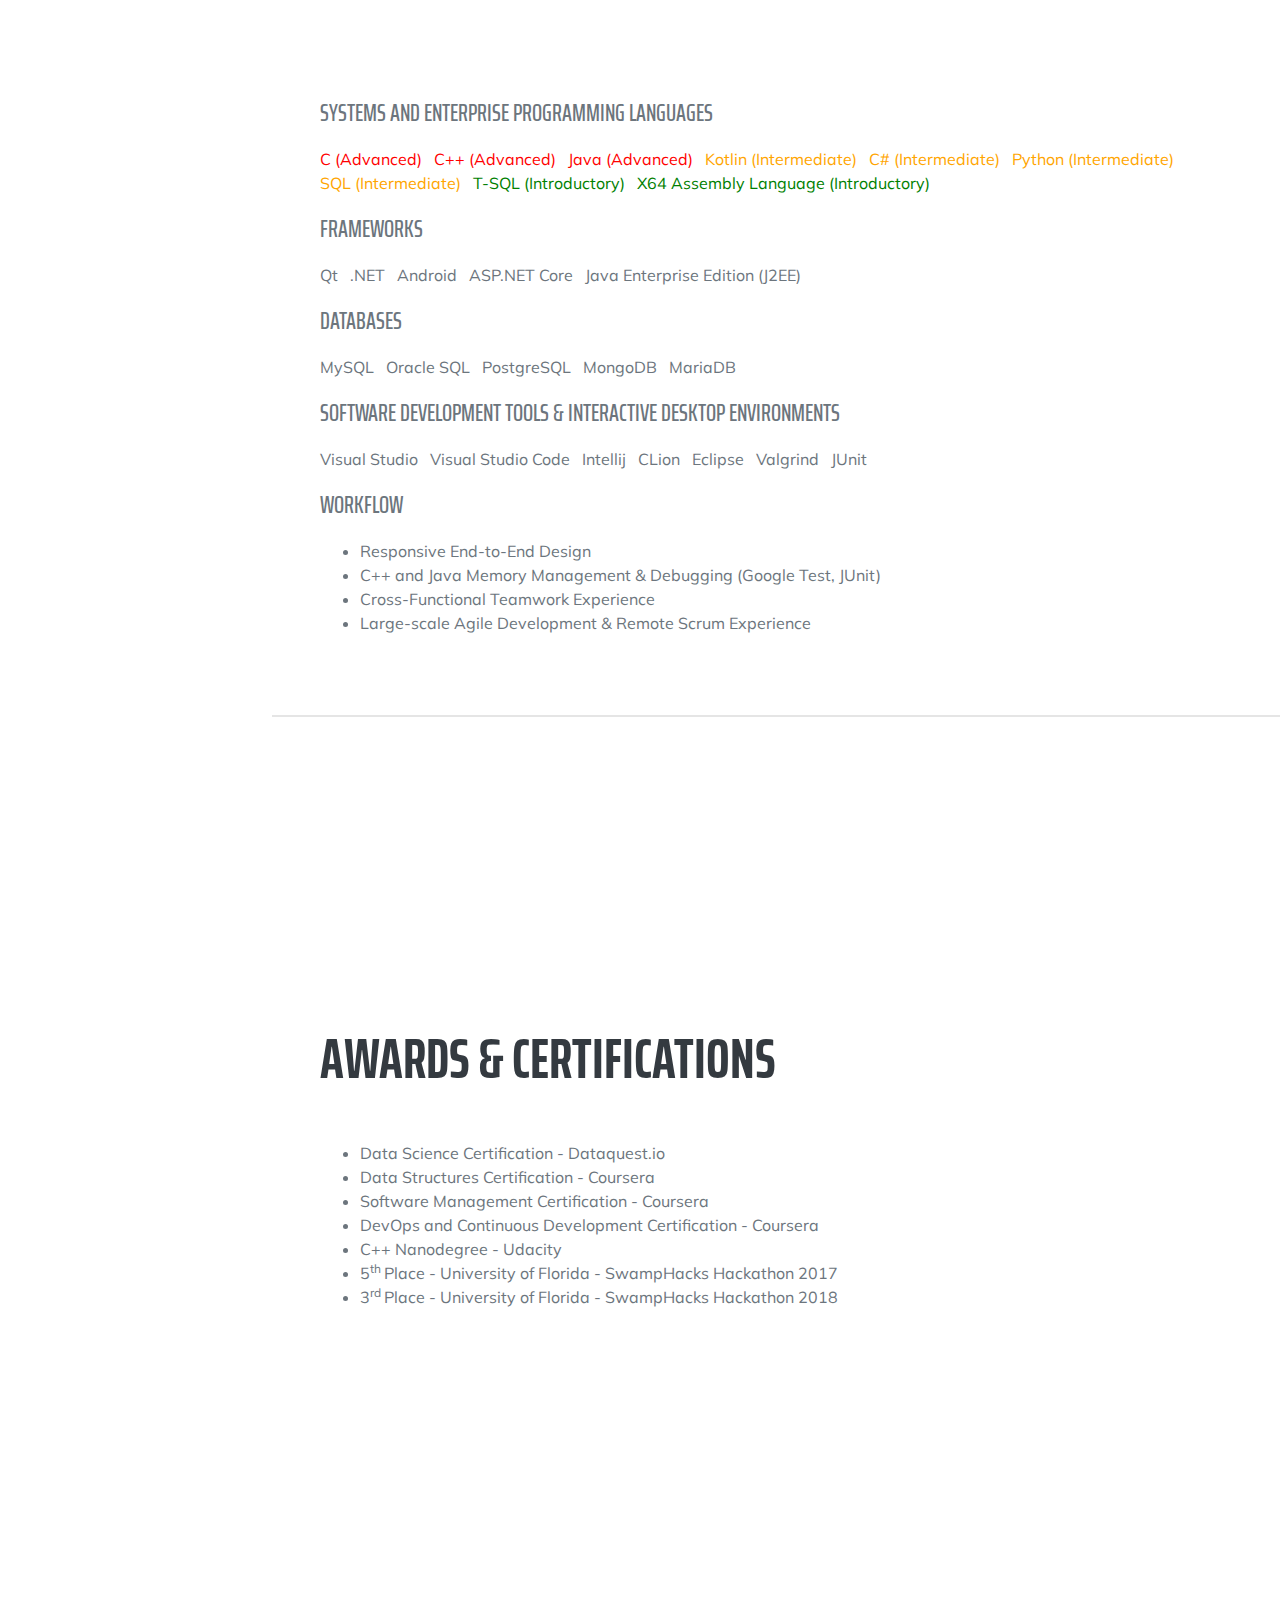
==== commit b3189cc6: "Modified Portfolio Skills and Work History" ====
--- a/index.html
+++ b/index.html
@@ -29,7 +29,7 @@
                     <li class="nav-item"><a class="nav-link js-scroll-trigger" href="#skills">Skills</a></li>
                    <!-- <li class="nav-item"><a class="nav-link js-scroll-trigger" href="#interests">Interests</a></li> -->
                     <li class="nav-item"><a class="nav-link js-scroll-trigger" href="#awards">Awards</a></li>
-					<li class="nav-item"><a class="nav-link js-scroll-trigger" href="#portfolio">Portfolio</a></li>
+					<li class="nav-item"><a class="nav-link js-scroll-trigger" href="#">Portfolio</a></li>
                 </ul>
             </div>
         </nav>
@@ -39,12 +39,14 @@
             <section class="resume-section" id="about">
                 <div class="resume-section-content">
                     <h1 class="mb-0">James <span class="text-primary">Ortiz</span></h1>
-                    <div class="subheading mb-5">Jacksonville, FL · (904) 729-0548 · <a href="mailto:name@email.com">jamesaortiz75@gmail.com</a></div>
-                    <p class="lead mb-5">I am a senior Computer Science major at Florida State University, with experience in Software Engineering in both Systems and Mobile Development environments applying Agile methodologies.
-					The main purpose of this web-page is to illustrate my experience as an aspiring Software Developer, both in academia and beyond through personal projects, and open source. 
-					</p>
+                    <div class="subheading mb-5">Jacksonville, FL · <a href="mailto:name@email.com">jamesaortiz75@gmail.com</a></div>
+                    <p class="lead mb-5">Welcome! My name is James, I am a Computer Science graduate from Florida State University (FSU). My interests are in Web-Services, Distributed Systems, Big Data, and Full-Stack Development. I currently work as a Software Engineer for a multinational IT consulting company, and also enjoy keeping up with the latest trends as a technologist. The purpose of this website portfolio is to give a glimpse of what I know, as well as a overview into my work history, projects, and skills in software development. 
                     <div class="social-icons">
-                        <a class="social-icon" href="https://www.linkedin.com/in/jamesaortiz/"><i class="fab fa-linkedin-in"></i></a><a class="social-icon" href="https://github.com/jtonyortiz"><i class="fab fa-github"></i></a><a class="social-icon" href="https://www.facebook.com/JamesAOrtiz"><i class="fab fa-facebook-f"></i></a>
+                        <a class="social-icon" href="https://www.hackerrank.com/jao17"><i class="fab fa-hackerrank"></i></a>
+                        <a class="social-icon" href="https://www.linkedin.com/in/jamesaortiz/"><i class="fab fa-linkedin-in"></i></a>
+                            <a class="social-icon" href="https://github.com/jtonyortiz"><i class="fab fa-github"></i></a>
+                            <a class="social-icon" href="https://www.facebook.com/JamesAOrtiz"><i class="fab fa-facebook-f"></i></a>
+                            <a class="social-icon" href="https://twitter.com/jmescodes"><i class="fab fa-twitter-square"></i></a>
                     </div>
                 </div>
             </section>
@@ -53,6 +55,16 @@
             <section class="resume-section" id="experience">
                 <div class="resume-section-content">
                     <h2 class="mb-5">Experience</h2>
+                    <div class="d-flex flex-column flex-md-row justify-content-between mb-5">
+                        <div class="flex-grow-1">
+                            <h3 class="mb-0">Full-Stack Software Engineer</h3>
+                            <div class="subheading mb-3">Tata Consultancy Services Limited</div>
+                            <p>Full-Stack Software Engineer with a focus on Java Enterprise Edition (J2EE) and Web-Development with MongoDB, Express.JS, Angular.JS, and Node.JS.
+                            </p>
+                        </div>
+                                                <div class="flex-shrink-0"><span class="text-primary">August 2021 - Present</span></div>
+
+                    </div>
                     <div class="d-flex flex-column flex-md-row justify-content-between mb-5">
                         <div class="flex-grow-1">
                             <h3 class="mb-0">Systems Engineer Virtual Intern</h3>
@@ -62,7 +74,7 @@
 							   around the world. 
 							</p>
                         </div>
-                        <div class="flex-shrink-0"><span class="text-primary">January 2020 - Present</span></div>
+                        <div class="flex-shrink-0"><span class="text-primary">January 2020 - August 2020</span></div>
                     </div>
                     <div class="d-flex flex-column flex-md-row justify-content-between mb-5">
                         <div class="flex-grow-1">
@@ -74,7 +86,7 @@
                         </div>
                         <div class="flex-shrink-0"><span class="text-primary">August 2017 - May 2019</span></div>
                     </div>
-                    <div class="d-flex flex-column flex-md-row justify-content-between">
+                    <div class="d-flex flex-column flex-md-row justify-content-between mb-5">
                         <div class="flex-grow-1">
                             <h3 class="mb-0">Data Entry Specialist</h3>
                             <div class="subheading mb-3">Florida State College at Jacksonville</div>
@@ -97,7 +109,7 @@
                             <div>Computer Science - Systems Development and Software Engineering</div>
                             <p>GPA: 3.65</p>
                         </div>
-                        <div class="flex-shrink-0"><span class="text-primary">May 2017 - December 2020</span></div>
+                        <div class="flex-shrink-0"><span class="text-primary">May 2017 - May 2021</span></div>
                     </div>
                     <div class="d-flex flex-column flex-md-row justify-content-between">
                         <div class="flex-grow-1">
@@ -130,8 +142,8 @@
 					<ul class="list-inline">
 						<li class="list-inline-item" style="color:red;">C (Advanced)</li>
 						<li class="list-inline-item" style="color:red;">C++ (Advanced)</li>
+                        <li class="list-inline-item" style="color:red;">Java (Advanced)</li>
 						<li class="list-inline-item" style="color:orange;">Kotlin (Intermediate)</li>
-						<li class="list-inline-item" style="color:orange;">Java (Intermediate)</li>
 					    <li class="list-inline-item" style="color:orange;">C# (Intermediate)</li>
 						<li class="list-inline-item" style="color:orange;">Python (Intermediate)</li>
 						<li class="list-inline-item" style="color:orange;">SQL (Intermediate)</li>
@@ -141,31 +153,37 @@
 					</ul>
 					
                     <div class="subheading mb-3">Frameworks</div>
-					
 					<ul class="list-inline">
 						<li class="list-inline-item">Qt</li>
 						<li class="list-inline-item">.NET</li>
 						<li class="list-inline-item">Android</li>
 						<li class="list-inline-item">ASP.NET Core</li>
-						<li class="list-inline-item">Blazor / Razor Pages</li>
-						<li class="list-inline-item">Windows Forms</li>
-						<li class="list-inline-item">PyTorch</li>
-						<li class="list-inline-item">Pandas</li>
-						<li class="list-inline-item">Numpy</li>
-						<li class="list-inline-item">Matplotlib</li>
+                        <li class="list-inline-item">Java Enterprise Edition (J2EE)</li>
 						
 					</ul>
+
+
+                    <div class="subheading mb-3">Databases</div>
+                    <ul class="list-inline">
+                        <li class="list-inline-item">MySQL</li>
+                        <li class="list-inline-item">Oracle SQL</li>
+                        <li class="list-inline-item">PostgreSQL</li>
+                        <li class="list-inline-item">MongoDB</li>
+                        <li class="list-inline-item">MariaDB</li>
+                        
+                    </ul>
 
 					
 					<div class="subheading mb-3">Software Development Tools & Interactive Desktop Environments</div>
 					<ul class="list-inline">
 						<li class="list-inline-item">Visual Studio</li>
 						<li class="list-inline-item">Visual Studio Code</li>
+                        <li class="list-inline-item">Intellij</li>
 						<li class="list-inline-item">CLion</li>
-						<li class="list-inline-item">CMake</li>
-						<li class="list-inline-item">GNU Make</li>
-						<li class="list-inline-item">Emacs</li>
 						<li class="list-inline-item">Eclipse</li>
+                        <li class="list-inline-item">Valgrind</li>
+                        <li class="list-inline-item">JUnit</li>
+                        
 					</ul>
 					
 					
@@ -173,10 +191,10 @@
                     <div class="subheading mb-3">Workflow</div>
                     <ul class="fa-ul mb-0">
                         <li>
-                            <span class="fa-li"><i class="fas fa-check"></i></span>Mobile, GUI, Responsive End-to-End Design
-                        </li>
-                        <li>
-                            <span class="fa-li"><i class="fas fa-check"></i></span>C++ Memory Management & Debugging (Google Test, xUnit)
+                            <span class="fa-li"><i class="fas fa-check"></i></span>Responsive End-to-End Design
+                        </li>
+                        <li>
+                            <span class="fa-li"><i class="fas fa-check"></i></span>C++ and Java Memory Management & Debugging (Google Test, JUnit)
                         </li>
                         <li>
                             <span class="fa-li"><i class="fas fa-check"></i></span>Cross-Functional Teamwork Experience 
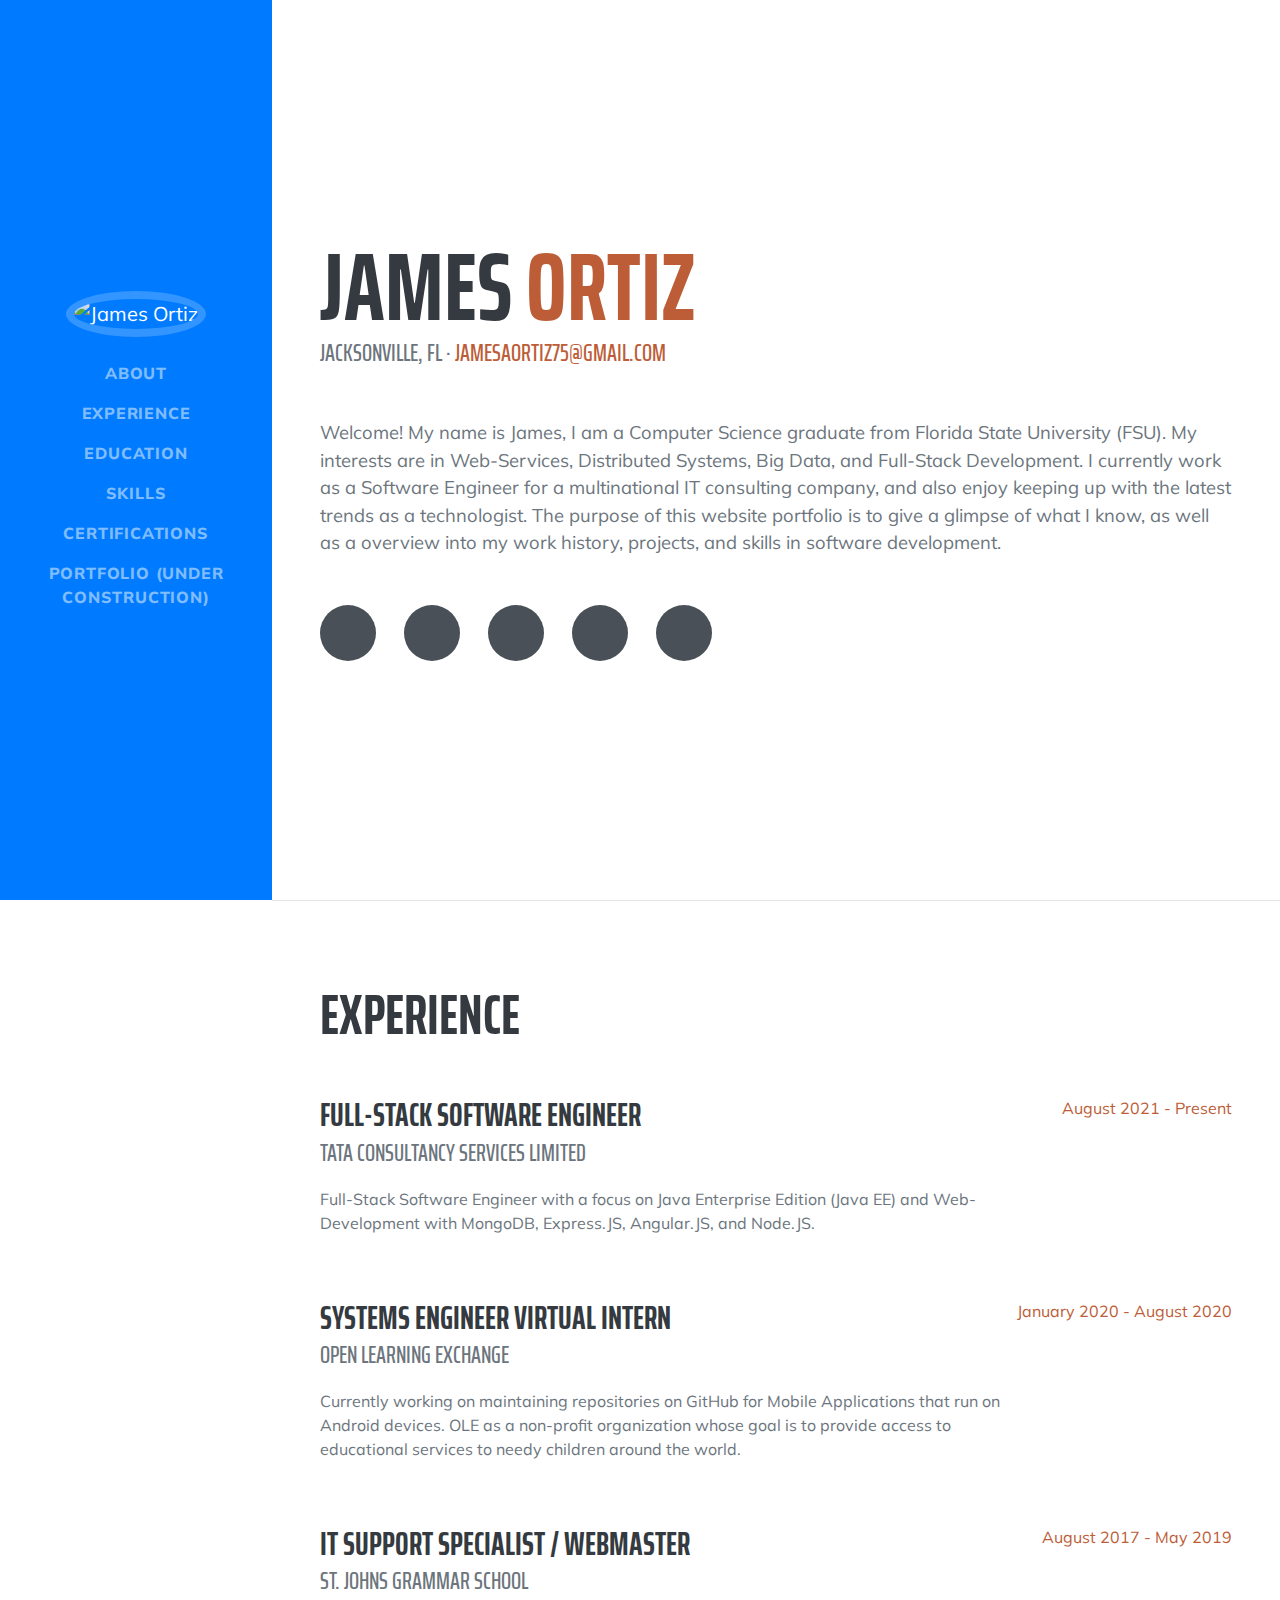
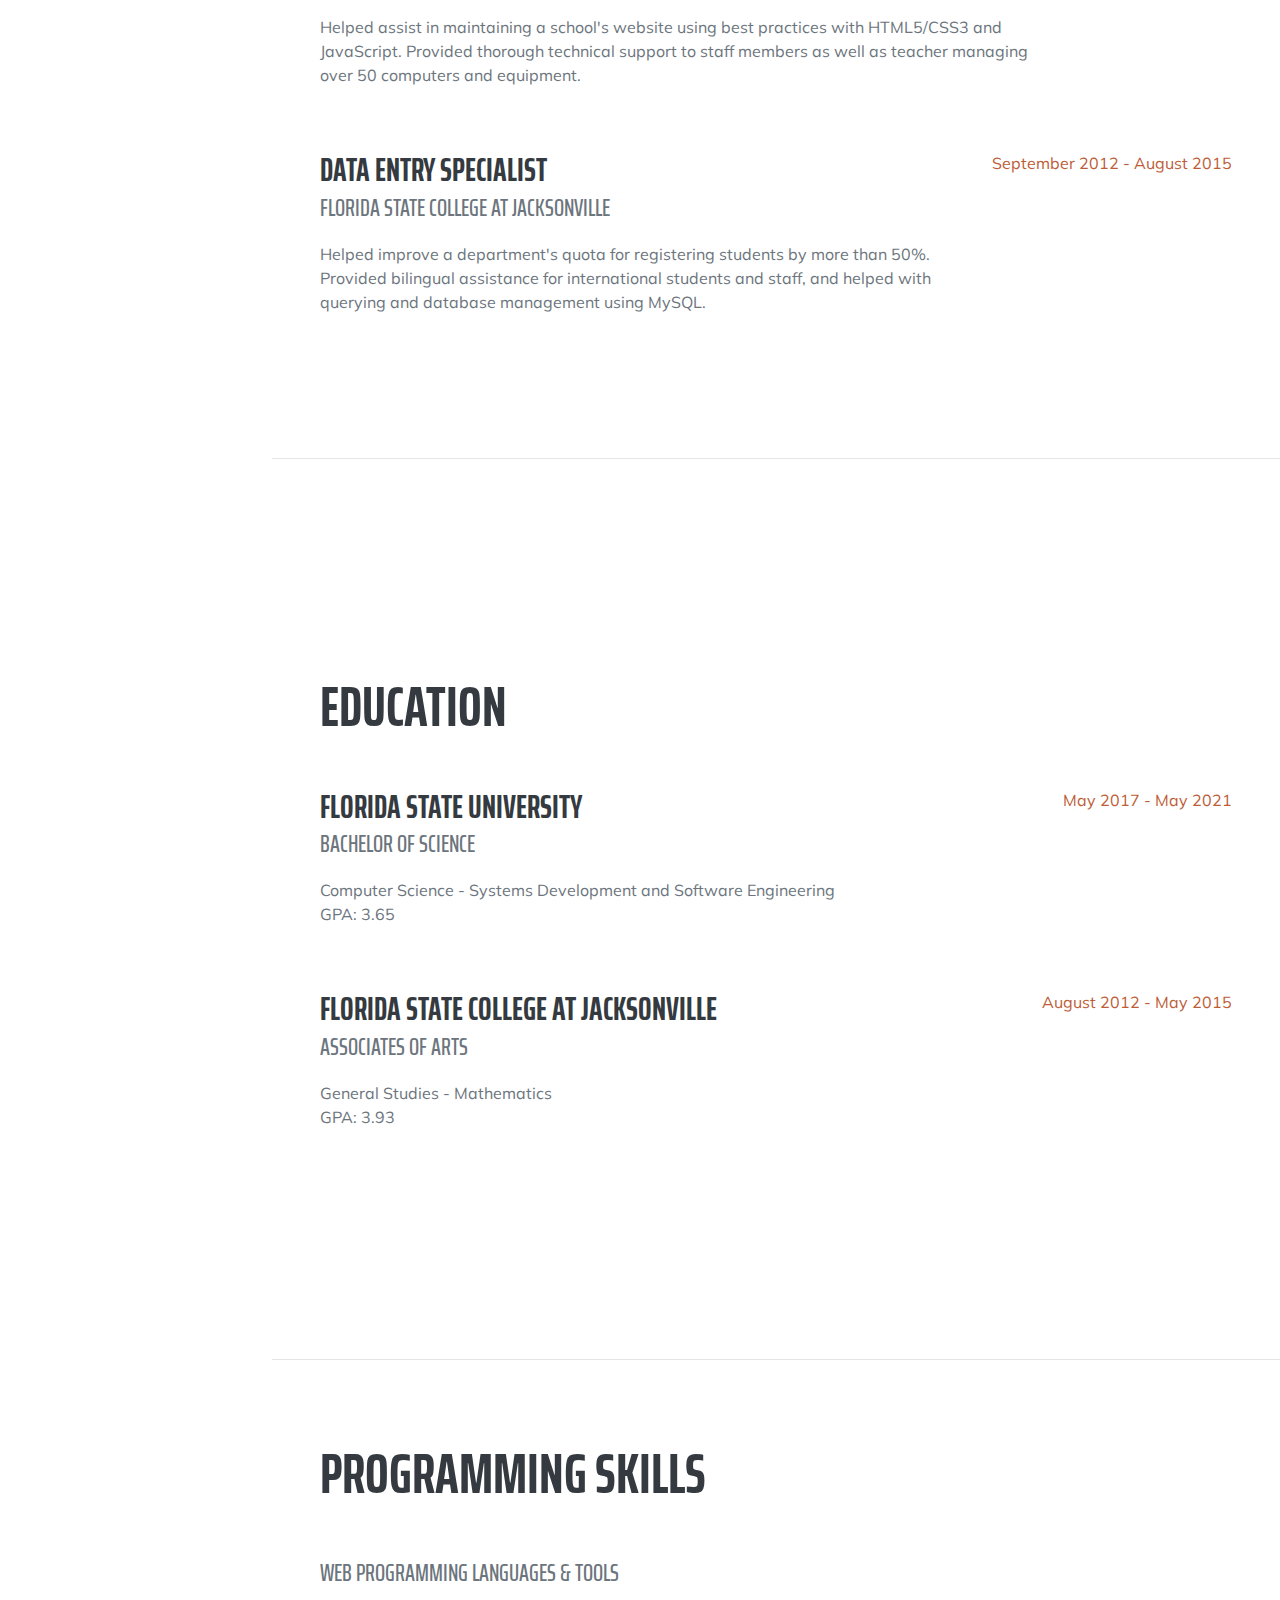
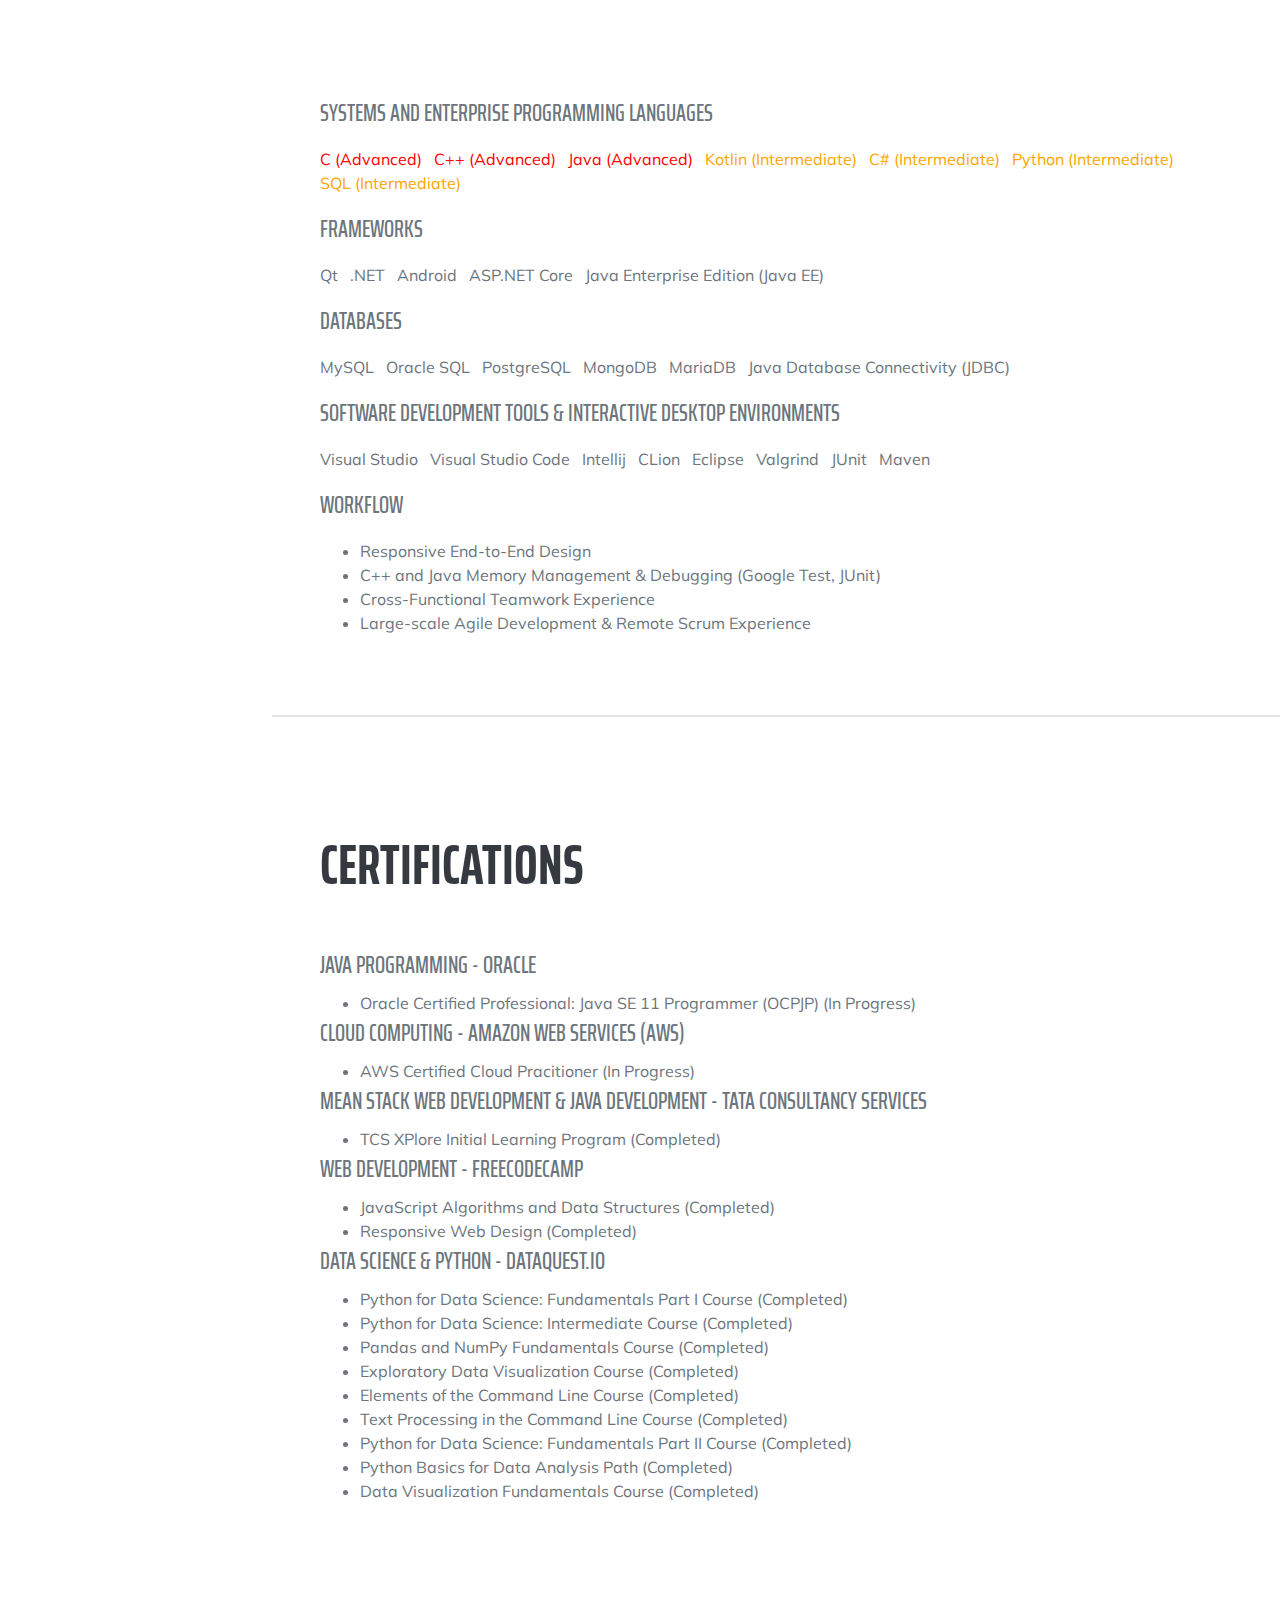
==== commit 2cf53ed1: "Added Certification Info" ====
--- a/index.html
+++ b/index.html
@@ -6,7 +6,7 @@
         <meta name="description" content="" />
         <meta name="author" content="" />
         <title>James Ortiz</title>
-        <link rel="icon" type="image/x-icon" href="assets/img/favicon.ico" />
+        <link rel="icon" type="image/x-icon" href="assets/img/quantum-computing.png" />
         <!-- Font Awesome icons (free version)-->
         <script src="https://use.fontawesome.com/releases/v5.13.0/js/all.js" crossorigin="anonymous"></script>
         <!-- Google fonts-->
@@ -27,9 +27,8 @@
                     <li class="nav-item"><a class="nav-link js-scroll-trigger" href="#experience">Experience</a></li>
                     <li class="nav-item"><a class="nav-link js-scroll-trigger" href="#education">Education</a></li>
                     <li class="nav-item"><a class="nav-link js-scroll-trigger" href="#skills">Skills</a></li>
-                   <!-- <li class="nav-item"><a class="nav-link js-scroll-trigger" href="#interests">Interests</a></li> -->
-                    <li class="nav-item"><a class="nav-link js-scroll-trigger" href="#awards">Awards</a></li>
-					<li class="nav-item"><a class="nav-link js-scroll-trigger" href="#">Portfolio</a></li>
+                    <li class="nav-item"><a class="nav-link js-scroll-trigger" href="#certifications">Certifications</a></li>
+					<li class="nav-item"><a class="nav-link js-scroll-trigger" href="#">Portfolio (Under Construction)</a></li>
                 </ul>
             </div>
         </nav>
@@ -39,14 +38,14 @@
             <section class="resume-section" id="about">
                 <div class="resume-section-content">
                     <h1 class="mb-0">James <span class="text-primary">Ortiz</span></h1>
-                    <div class="subheading mb-5">Jacksonville, FL · <a href="mailto:name@email.com">jamesaortiz75@gmail.com</a></div>
+                    <div class="subheading mb-5">Jacksonville, FL · <a href="mailto:jamesaortiz75@gmail.com">jamesaortiz75@gmail.com</a></div>
                     <p class="lead mb-5">Welcome! My name is James, I am a Computer Science graduate from Florida State University (FSU). My interests are in Web-Services, Distributed Systems, Big Data, and Full-Stack Development. I currently work as a Software Engineer for a multinational IT consulting company, and also enjoy keeping up with the latest trends as a technologist. The purpose of this website portfolio is to give a glimpse of what I know, as well as a overview into my work history, projects, and skills in software development. 
                     <div class="social-icons">
                         <a class="social-icon" href="https://www.hackerrank.com/jao17"><i class="fab fa-hackerrank"></i></a>
                         <a class="social-icon" href="https://www.linkedin.com/in/jamesaortiz/"><i class="fab fa-linkedin-in"></i></a>
-                            <a class="social-icon" href="https://github.com/jtonyortiz"><i class="fab fa-github"></i></a>
-                            <a class="social-icon" href="https://www.facebook.com/JamesAOrtiz"><i class="fab fa-facebook-f"></i></a>
-                            <a class="social-icon" href="https://twitter.com/jmescodes"><i class="fab fa-twitter-square"></i></a>
+                        <a class="social-icon" href="https://github.com/jtonyortiz"><i class="fab fa-github"></i></a>
+                        <a class="social-icon" href="https://www.facebook.com/JamesAOrtiz"><i class="fab fa-facebook-f"></i></a>
+                        <a class="social-icon" href="https://twitter.com/jmescodes"><i class="fab fa-twitter-square"></i></a>
                     </div>
                 </div>
             </section>
@@ -59,11 +58,10 @@
                         <div class="flex-grow-1">
                             <h3 class="mb-0">Full-Stack Software Engineer</h3>
                             <div class="subheading mb-3">Tata Consultancy Services Limited</div>
-                            <p>Full-Stack Software Engineer with a focus on Java Enterprise Edition (J2EE) and Web-Development with MongoDB, Express.JS, Angular.JS, and Node.JS.
+                            <p>Full-Stack Software Engineer with a focus on Java Enterprise Edition (Java EE) and Web-Development with MongoDB, Express.JS, Angular.JS, and Node.JS.
                             </p>
                         </div>
-                                                <div class="flex-shrink-0"><span class="text-primary">August 2021 - Present</span></div>
-
+                        <div class="flex-shrink-0"><span class="text-primary">August 2021 - Present</span></div>
                     </div>
                     <div class="d-flex flex-column flex-md-row justify-content-between mb-5">
                         <div class="flex-grow-1">
@@ -132,7 +130,8 @@
                         <li class="list-inline-item"><i class="fab fa-html5"></i></li>
                         <li class="list-inline-item"><i class="fab fa-css3-alt"></i></li>
                         <li class="list-inline-item"><i class="fab fa-js-square"></i></li>
-                        <li class="list-inline-item"><i class="fab fa-react"></i></li>
+                        <li class="list-inline-item"><i class="fab fa-bootstrap"></i></li> <!-- react -->
+                        <li class="list-inline-item"><i class="fab fa-angular"></i></li> <!-- react -->
                         <li class="list-inline-item"><i class="fab fa-node-js"></i></li>
                         <li class="list-inline-item"><i class="fab fa-npm"></i></li>
                     </ul>
@@ -147,9 +146,6 @@
 					    <li class="list-inline-item" style="color:orange;">C# (Intermediate)</li>
 						<li class="list-inline-item" style="color:orange;">Python (Intermediate)</li>
 						<li class="list-inline-item" style="color:orange;">SQL (Intermediate)</li>
-						<li class="list-inline-item" style="color:green;">T-SQL (Introductory)</li>
-						<li class="list-inline-item" style="color:green;">X64 Assembly Language (Introductory)</li>
-
 					</ul>
 					
                     <div class="subheading mb-3">Frameworks</div>
@@ -158,7 +154,7 @@
 						<li class="list-inline-item">.NET</li>
 						<li class="list-inline-item">Android</li>
 						<li class="list-inline-item">ASP.NET Core</li>
-                        <li class="list-inline-item">Java Enterprise Edition (J2EE)</li>
+                        <li class="list-inline-item">Java Enterprise Edition (Java EE)</li>
 						
 					</ul>
 
@@ -170,7 +166,7 @@
                         <li class="list-inline-item">PostgreSQL</li>
                         <li class="list-inline-item">MongoDB</li>
                         <li class="list-inline-item">MariaDB</li>
-                        
+                        <li class="list-inline-item">Java Database Connectivity (JDBC)
                     </ul>
 
 					
@@ -183,25 +179,17 @@
 						<li class="list-inline-item">Eclipse</li>
                         <li class="list-inline-item">Valgrind</li>
                         <li class="list-inline-item">JUnit</li>
-                        
+                        <li class="list-inline-item">Maven</li>
 					</ul>
 					
 					
 
                     <div class="subheading mb-3">Workflow</div>
                     <ul class="fa-ul mb-0">
-                        <li>
-                            <span class="fa-li"><i class="fas fa-check"></i></span>Responsive End-to-End Design
-                        </li>
-                        <li>
-                            <span class="fa-li"><i class="fas fa-check"></i></span>C++ and Java Memory Management & Debugging (Google Test, JUnit)
-                        </li>
-                        <li>
-                            <span class="fa-li"><i class="fas fa-check"></i></span>Cross-Functional Teamwork Experience 
-                        </li>
-                        <li>
-                            <span class="fa-li"><i class="fas fa-check"></i></span>Large-scale Agile Development & Remote Scrum Experience
-                        </li>
+                        <li><span class="fa-li"><i class="fas fa-check"></i></span>Responsive End-to-End Design</li>
+                        <li><span class="fa-li"><i class="fas fa-check"></i></span>C++ and Java Memory Management & Debugging (Google Test, JUnit)</li>
+                        <li><span class="fa-li"><i class="fas fa-check"></i></span>Cross-Functional Teamwork Experience </li>
+                        <li><span class="fa-li"><i class="fas fa-check"></i></span>Large-scale Agile Development & Remote Scrum Experience</li>
                     </ul>
                 </div>
             </section>
@@ -216,31 +204,52 @@
             </section> -->
             <hr class="m-0" />
             <!-- Awards-->
-            <section class="resume-section" id="awards">
-                <div class="resume-section-content">
-                    <h2 class="mb-5">Awards & Certifications</h2>
-                    <ul class="fa-ul mb-0">
-                        <li>
-                            <span class="fa-li"><i class="fas fa-trophy text-warning"></i></span>Data Science Certification - Dataquest.io
-                        </li>
-                        <li>
-                            <span class="fa-li"><i class="fas fa-trophy text-warning"></i></span>Data Structures Certification - Coursera
-                        </li>
-                        <li>
-                            <span class="fa-li"><i class="fas fa-trophy text-warning"></i></span>Software Management Certification - Coursera
-                        </li>
-                        <li>
-                            <span class="fa-li"><i class="fas fa-trophy text-warning"></i></span>DevOps and Continuous Development Certification  - Coursera
-                        </li>
-                        <li>
-                            <span class="fa-li"><i class="fas fa-trophy text-warning"></i></span>C++ Nanodegree - Udacity
-                        </li>
-                        <li>
-                            <span class="fa-li"><i class="fas fa-trophy text-warning"></i></span>5<sup>th </sup>Place - University of Florida - SwampHacks Hackathon 2017
-                        </li>
-                        <li>
-                            <span class="fa-li"><i class="fas fa-trophy text-warning"></i></span>3<sup>rd </sup>Place - University of Florida - SwampHacks Hackathon 2018
-                        </li>
+            <section class="resume-section" id="certifications">
+                <div class="resume-section-content">
+                    <h2 class="mb-5">Certifications</h2>
+
+                    <!-- Oracle - Certs -->
+                    <div class="subheading mb-2">Java Programming - Oracle</div>
+                    <ul class="fa-ul mb-0">
+                        <li><span class="fa-li"><i class="fas fa-pen-square text-info"></i></span>Oracle Certified Professional: Java SE 11 Programmer (OCPJP) (In Progress)</li>
+                    </ul>
+
+                    <!-- Amazon Web Services (AWS) - Certs -->
+                    <div class="subheading mb-2">Cloud Computing - Amazon Web Services (AWS)</div>
+                    <ul class="fa-ul mb-0">
+                        <li><span class="fa-li"><i class="fas fa-pen-square text-info"></i></span>AWS Certified Cloud Pracitioner (In Progress)</li>
+                    </ul>
+
+                    <!-- Tata Consultancy Services - Certs -->
+                    <div class="subheading mb-2">MEAN Stack Web Development & Java Development - Tata Consultancy Services</div>
+                    <ul class="fa-ul mb-0">
+                        <li><span class="fa-li"><i class="fas fa-check text-warning"></i></span>TCS XPlore Initial Learning Program (Completed)</li>
+                    </ul>
+
+                    <!-- Free Code Camp - Certs -->
+                    <div class="subheading mb-2">Web Development - freeCodeCamp</div>
+                    <ul class="fa-ul mb-0">
+                        <li><span class="fa-li"><i class="fas fa-check text-warning"></i></span>JavaScript Algorithms and Data Structures (Completed)</li>
+                        <li><span class="fa-li"><i class="fas fa-check text-warning"></i></span>Responsive Web Design (Completed)</li>
+                    </ul>
+
+                    <!-- Data Science Section - Certs -->
+                    <div class="subheading mb-2">Data Science & Python - DataQuest.io</div>
+                    <ul class="fa-ul mb-0">
+                        <li><span class="fa-li"><i class="fas fa-check text-warning"></i></span>Python for Data Science: Fundamentals Part I Course (Completed)</li>
+                        <li><span class="fa-li"><i class="fas fa-check text-warning"></i></span>Python for Data Science: Intermediate Course (Completed)</li>
+                        <li><span class="fa-li"><i class="fas fa-check text-warning"></i></span>Pandas and NumPy Fundamentals Course (Completed)</li>
+                        <li><span class="fa-li"><i class="fas fa-check text-warning"></i></span>Exploratory Data Visualization Course (Completed)</li>
+                        <li><span class="fa-li"><i class="fas fa-check text-warning"></i></span>Elements of the Command Line Course (Completed)</li>
+                        <li><span class="fa-li"><i class="fas fa-check text-warning"></i></span>Text Processing in the Command Line Course (Completed)</li>
+                        <li><span class="fa-li"><i class="fas fa-check text-warning"></i></span>Python for Data Science: Fundamentals Part II Course (Completed)</li> 
+                        <li><span class="fa-li"><i class="fas fa-check text-warning"></i></span>Python Basics for Data Analysis Path (Completed)</li> 
+                        <li><span class="fa-li"><i class="fas fa-check text-warning"></i></span>Data Visualization Fundamentals Course (Completed)</li> 
+
+                    <!--
+                        <li><span class="fa-li"><i class="fas fa-trophy text-warning"></i></span>5<sup>th </sup>Place - University of Florida - SwampHacks Hackathon 2017</li>
+                        <li><span class="fa-li"><i class="fas fa-trophy text-warning"></i></span>3<sup>rd </sup>Place - University of Florida - SwampHacks Hackathon 2018</li>
+                    -->
                     </ul>
                 </div>
             </section>
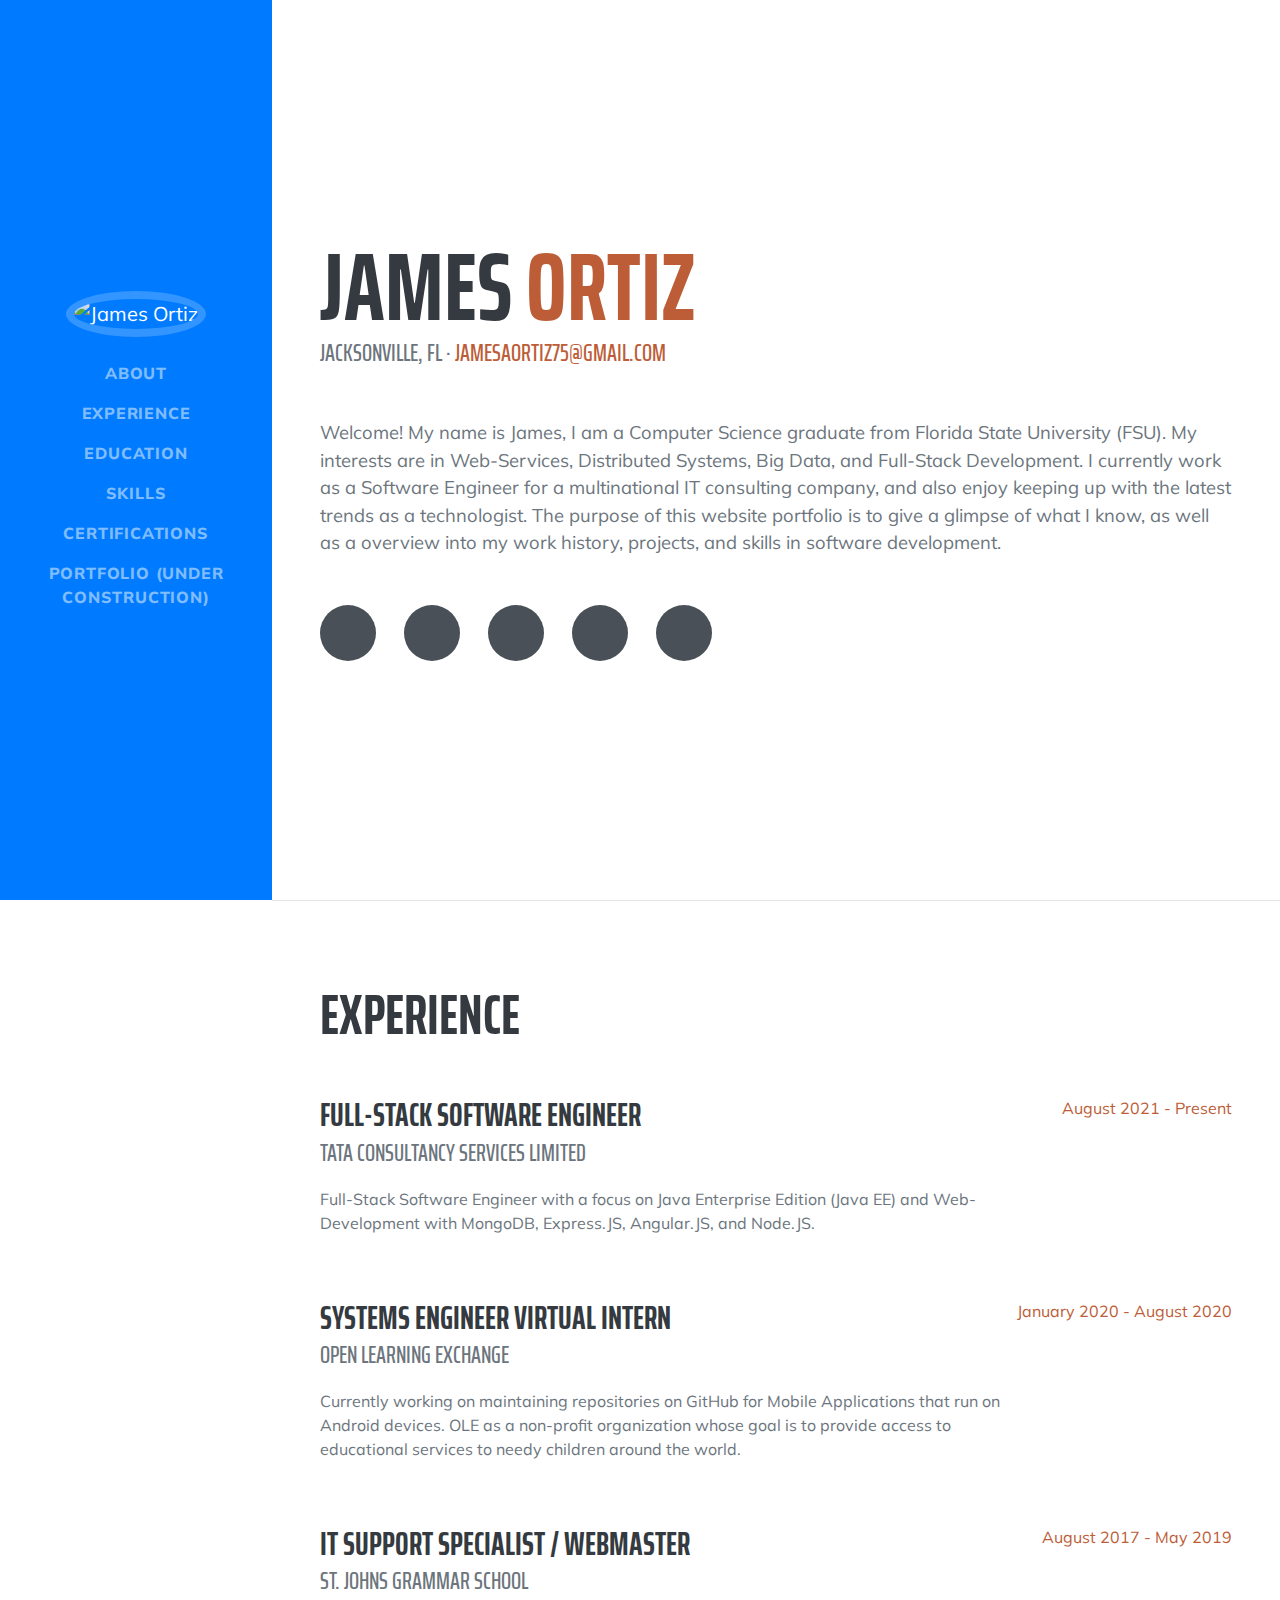
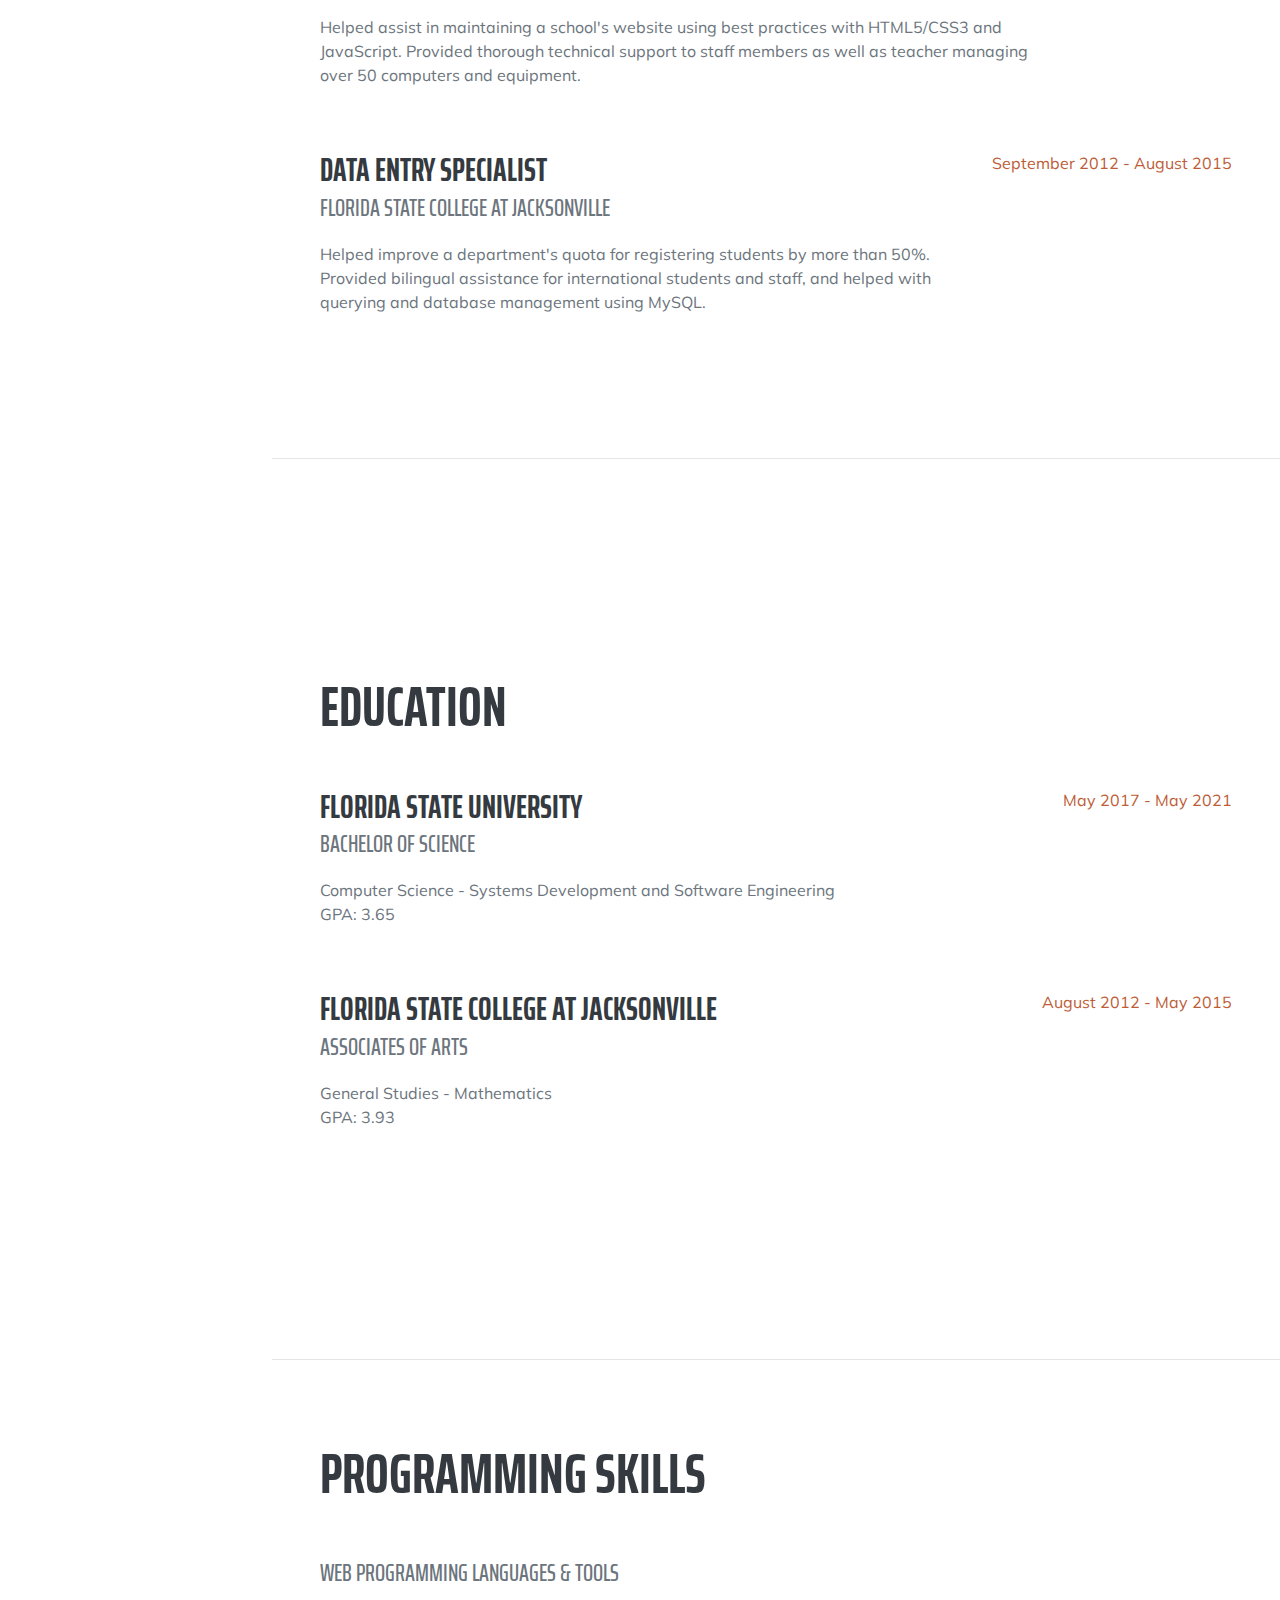
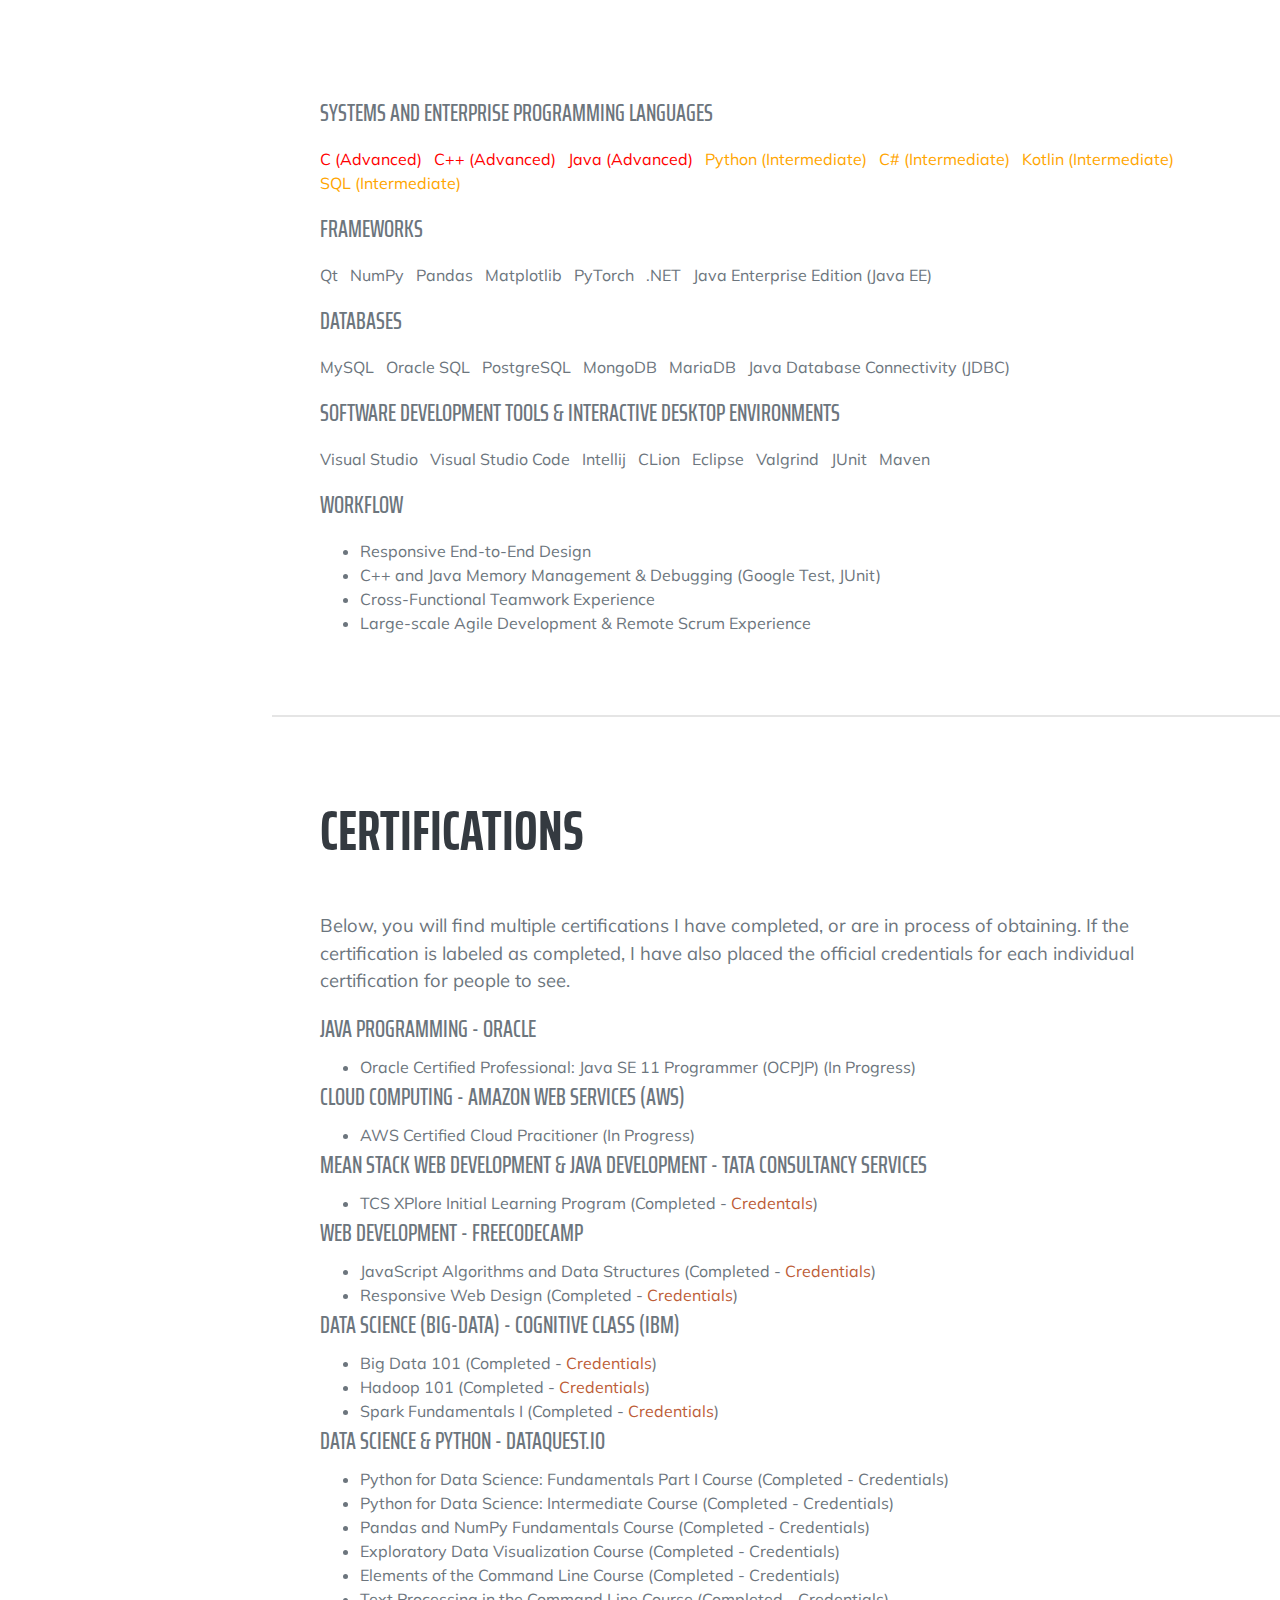
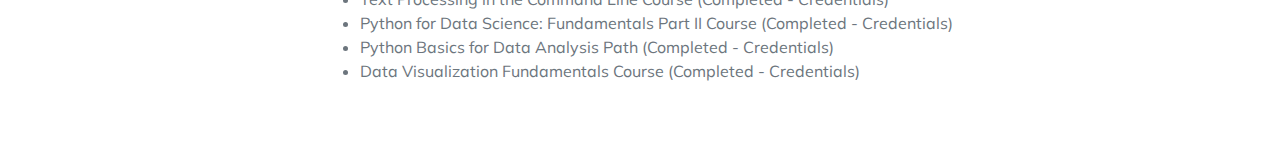
==== commit cc0b192b: "Modified Certs Section" ====
--- a/index.html
+++ b/index.html
@@ -130,8 +130,8 @@
                         <li class="list-inline-item"><i class="fab fa-html5"></i></li>
                         <li class="list-inline-item"><i class="fab fa-css3-alt"></i></li>
                         <li class="list-inline-item"><i class="fab fa-js-square"></i></li>
-                        <li class="list-inline-item"><i class="fab fa-bootstrap"></i></li> <!-- react -->
-                        <li class="list-inline-item"><i class="fab fa-angular"></i></li> <!-- react -->
+                        <li class="list-inline-item"><i class="fab fa-bootstrap"></i></li> 
+                        <li class="list-inline-item"><i class="fab fa-angular"></i></li> 
                         <li class="list-inline-item"><i class="fab fa-node-js"></i></li>
                         <li class="list-inline-item"><i class="fab fa-npm"></i></li>
                     </ul>
@@ -142,20 +142,21 @@
 						<li class="list-inline-item" style="color:red;">C (Advanced)</li>
 						<li class="list-inline-item" style="color:red;">C++ (Advanced)</li>
                         <li class="list-inline-item" style="color:red;">Java (Advanced)</li>
+						<li class="list-inline-item" style="color:orange;">Python (Intermediate)</li>
+					    <li class="list-inline-item" style="color:orange;">C# (Intermediate)</li>
 						<li class="list-inline-item" style="color:orange;">Kotlin (Intermediate)</li>
-					    <li class="list-inline-item" style="color:orange;">C# (Intermediate)</li>
-						<li class="list-inline-item" style="color:orange;">Python (Intermediate)</li>
 						<li class="list-inline-item" style="color:orange;">SQL (Intermediate)</li>
 					</ul>
 					
                     <div class="subheading mb-3">Frameworks</div>
 					<ul class="list-inline">
 						<li class="list-inline-item">Qt</li>
+                        <li class="list-inline-item">NumPy</li>
+                        <li class="list-inline-item">Pandas</li>
+                        <li class="list-inline-item">Matplotlib</li>
+                        <li class="list-inline-item">PyTorch</li>
 						<li class="list-inline-item">.NET</li>
-						<li class="list-inline-item">Android</li>
-						<li class="list-inline-item">ASP.NET Core</li>
                         <li class="list-inline-item">Java Enterprise Edition (Java EE)</li>
-						
 					</ul>
 
 
@@ -181,8 +182,6 @@
                         <li class="list-inline-item">JUnit</li>
                         <li class="list-inline-item">Maven</li>
 					</ul>
-					
-					
 
                     <div class="subheading mb-3">Workflow</div>
                     <ul class="fa-ul mb-0">
@@ -203,10 +202,12 @@
                 </div>
             </section> -->
             <hr class="m-0" />
-            <!-- Awards-->
+            <!-- Certifications-->
             <section class="resume-section" id="certifications">
                 <div class="resume-section-content">
                     <h2 class="mb-5">Certifications</h2>
+                    <!-- Description: -->
+                    <p class="lead mb-3">Below, you will find multiple certifications I have completed, or are in process of obtaining. If the certification is labeled as completed, I have also placed the official credentials for each individual certification for people to see.</p>
 
                     <!-- Oracle - Certs -->
                     <div class="subheading mb-2">Java Programming - Oracle</div>
@@ -223,28 +224,38 @@
                     <!-- Tata Consultancy Services - Certs -->
                     <div class="subheading mb-2">MEAN Stack Web Development & Java Development - Tata Consultancy Services</div>
                     <ul class="fa-ul mb-0">
-                        <li><span class="fa-li"><i class="fas fa-check text-warning"></i></span>TCS XPlore Initial Learning Program (Completed)</li>
+                        <li><span class="fa-li"><i class="fas fa-check text-warning"></i></span>TCS XPlore Initial Learning Program (Completed - <a href="certifications/tcs/TCS-ILP-Certification.pdf">Credentals</a>)</li>
                     </ul>
 
                     <!-- Free Code Camp - Certs -->
                     <div class="subheading mb-2">Web Development - freeCodeCamp</div>
                     <ul class="fa-ul mb-0">
-                        <li><span class="fa-li"><i class="fas fa-check text-warning"></i></span>JavaScript Algorithms and Data Structures (Completed)</li>
-                        <li><span class="fa-li"><i class="fas fa-check text-warning"></i></span>Responsive Web Design (Completed)</li>
+                        <li><span class="fa-li"><i class="fas fa-check text-warning"></i></span>JavaScript Algorithms and Data Structures (Completed - <a href="certifications/freecodecamp/JS_Algos_and_Data_Structures.pdf">Credentials</a>)</li>
+                        <li><span class="fa-li"><i class="fas fa-check text-warning"></i></span>Responsive Web Design (Completed - <a href="certifications/freecodecamp/responsive-web-design.pdf">Credentials</a>)</li>
+                    </ul>
+
+
+                    <!-- IBM - Certs -->
+                    <div class="subheading mb-2">Data Science (Big-Data) - Cognitive Class (IBM)</div>
+                    <ul class="fa-ul mb-0">
+                        <li><span class="fa-li"><i class="fas fa-check text-warning"></i></span>Big Data 101 (Completed - <a href="certifications/ibm/bigdata-101.pdf">Credentials</a>)</li>
+                        <li><span class="fa-li"><i class="fas fa-check text-warning"></i></span>Hadoop 101 (Completed - <a href="certifications/ibm/hadoop-101.pdf">Credentials</a>)</li>
+                        <li><span class="fa-li"><i class="fas fa-check text-warning"></i></span>Spark Fundamentals I (Completed - <a href="certifications/ibm/spark-fundamentals-one.pdf">Credentials</a>)
+                        </li>
                     </ul>
 
                     <!-- Data Science Section - Certs -->
                     <div class="subheading mb-2">Data Science & Python - DataQuest.io</div>
                     <ul class="fa-ul mb-0">
-                        <li><span class="fa-li"><i class="fas fa-check text-warning"></i></span>Python for Data Science: Fundamentals Part I Course (Completed)</li>
-                        <li><span class="fa-li"><i class="fas fa-check text-warning"></i></span>Python for Data Science: Intermediate Course (Completed)</li>
-                        <li><span class="fa-li"><i class="fas fa-check text-warning"></i></span>Pandas and NumPy Fundamentals Course (Completed)</li>
-                        <li><span class="fa-li"><i class="fas fa-check text-warning"></i></span>Exploratory Data Visualization Course (Completed)</li>
-                        <li><span class="fa-li"><i class="fas fa-check text-warning"></i></span>Elements of the Command Line Course (Completed)</li>
-                        <li><span class="fa-li"><i class="fas fa-check text-warning"></i></span>Text Processing in the Command Line Course (Completed)</li>
-                        <li><span class="fa-li"><i class="fas fa-check text-warning"></i></span>Python for Data Science: Fundamentals Part II Course (Completed)</li> 
-                        <li><span class="fa-li"><i class="fas fa-check text-warning"></i></span>Python Basics for Data Analysis Path (Completed)</li> 
-                        <li><span class="fa-li"><i class="fas fa-check text-warning"></i></span>Data Visualization Fundamentals Course (Completed)</li> 
+                        <li><span class="fa-li"><i class="fas fa-check text-warning"></i></span>Python for Data Science: Fundamentals Part I Course (Completed - Credentials)</li>
+                        <li><span class="fa-li"><i class="fas fa-check text-warning"></i></span>Python for Data Science: Intermediate Course (Completed - Credentials)</li>
+                        <li><span class="fa-li"><i class="fas fa-check text-warning"></i></span>Pandas and NumPy Fundamentals Course (Completed - Credentials)</li>
+                        <li><span class="fa-li"><i class="fas fa-check text-warning"></i></span>Exploratory Data Visualization Course (Completed - Credentials)</li>
+                        <li><span class="fa-li"><i class="fas fa-check text-warning"></i></span>Elements of the Command Line Course (Completed - Credentials)</li>
+                        <li><span class="fa-li"><i class="fas fa-check text-warning"></i></span>Text Processing in the Command Line Course (Completed - Credentials)</li>
+                        <li><span class="fa-li"><i class="fas fa-check text-warning"></i></span>Python for Data Science: Fundamentals Part II Course (Completed - Credentials)</li>
+                        <li><span class="fa-li"><i class="fas fa-check text-warning"></i></span>Python Basics for Data Analysis Path (Completed - Credentials)</li> 
+                        <li><span class="fa-li"><i class="fas fa-check text-warning"></i></span>Data Visualization Fundamentals Course (Completed - Credentials)</li> 
 
                     <!--
                         <li><span class="fa-li"><i class="fas fa-trophy text-warning"></i></span>5<sup>th </sup>Place - University of Florida - SwampHacks Hackathon 2017</li>
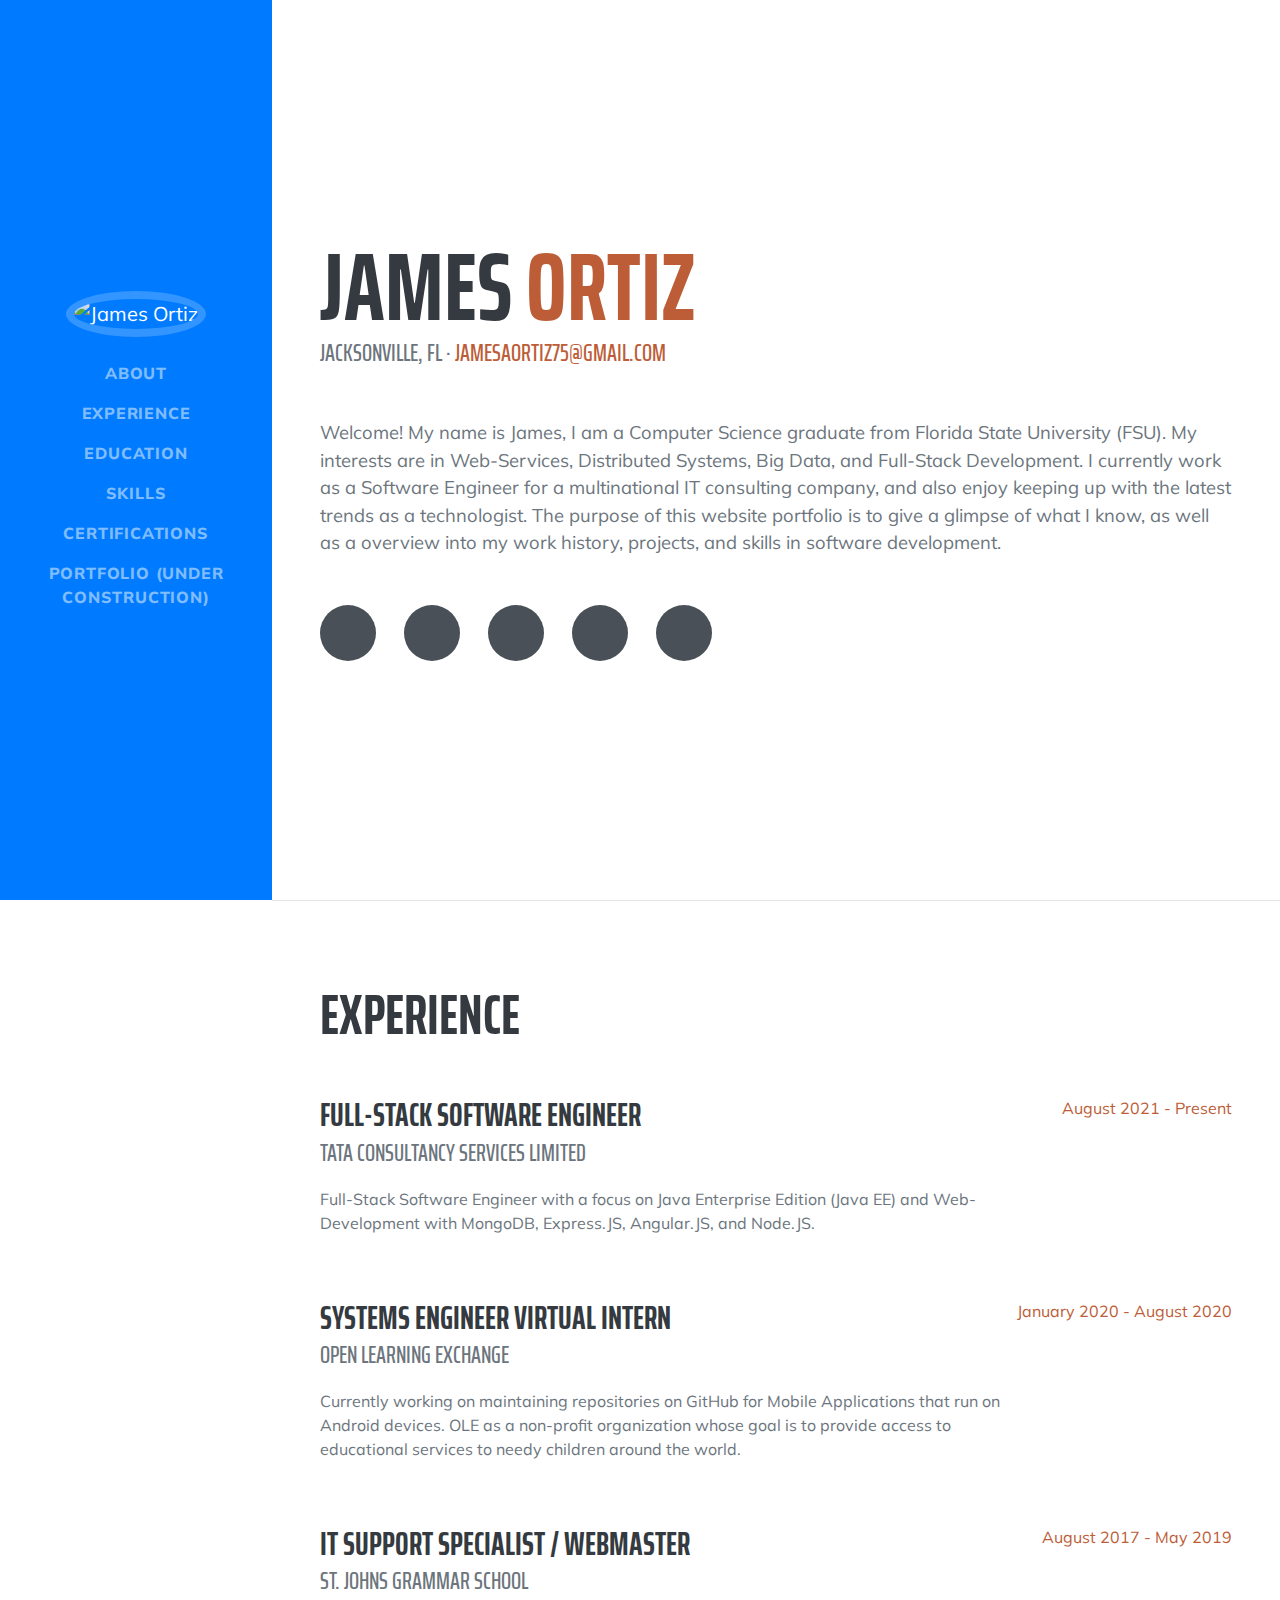
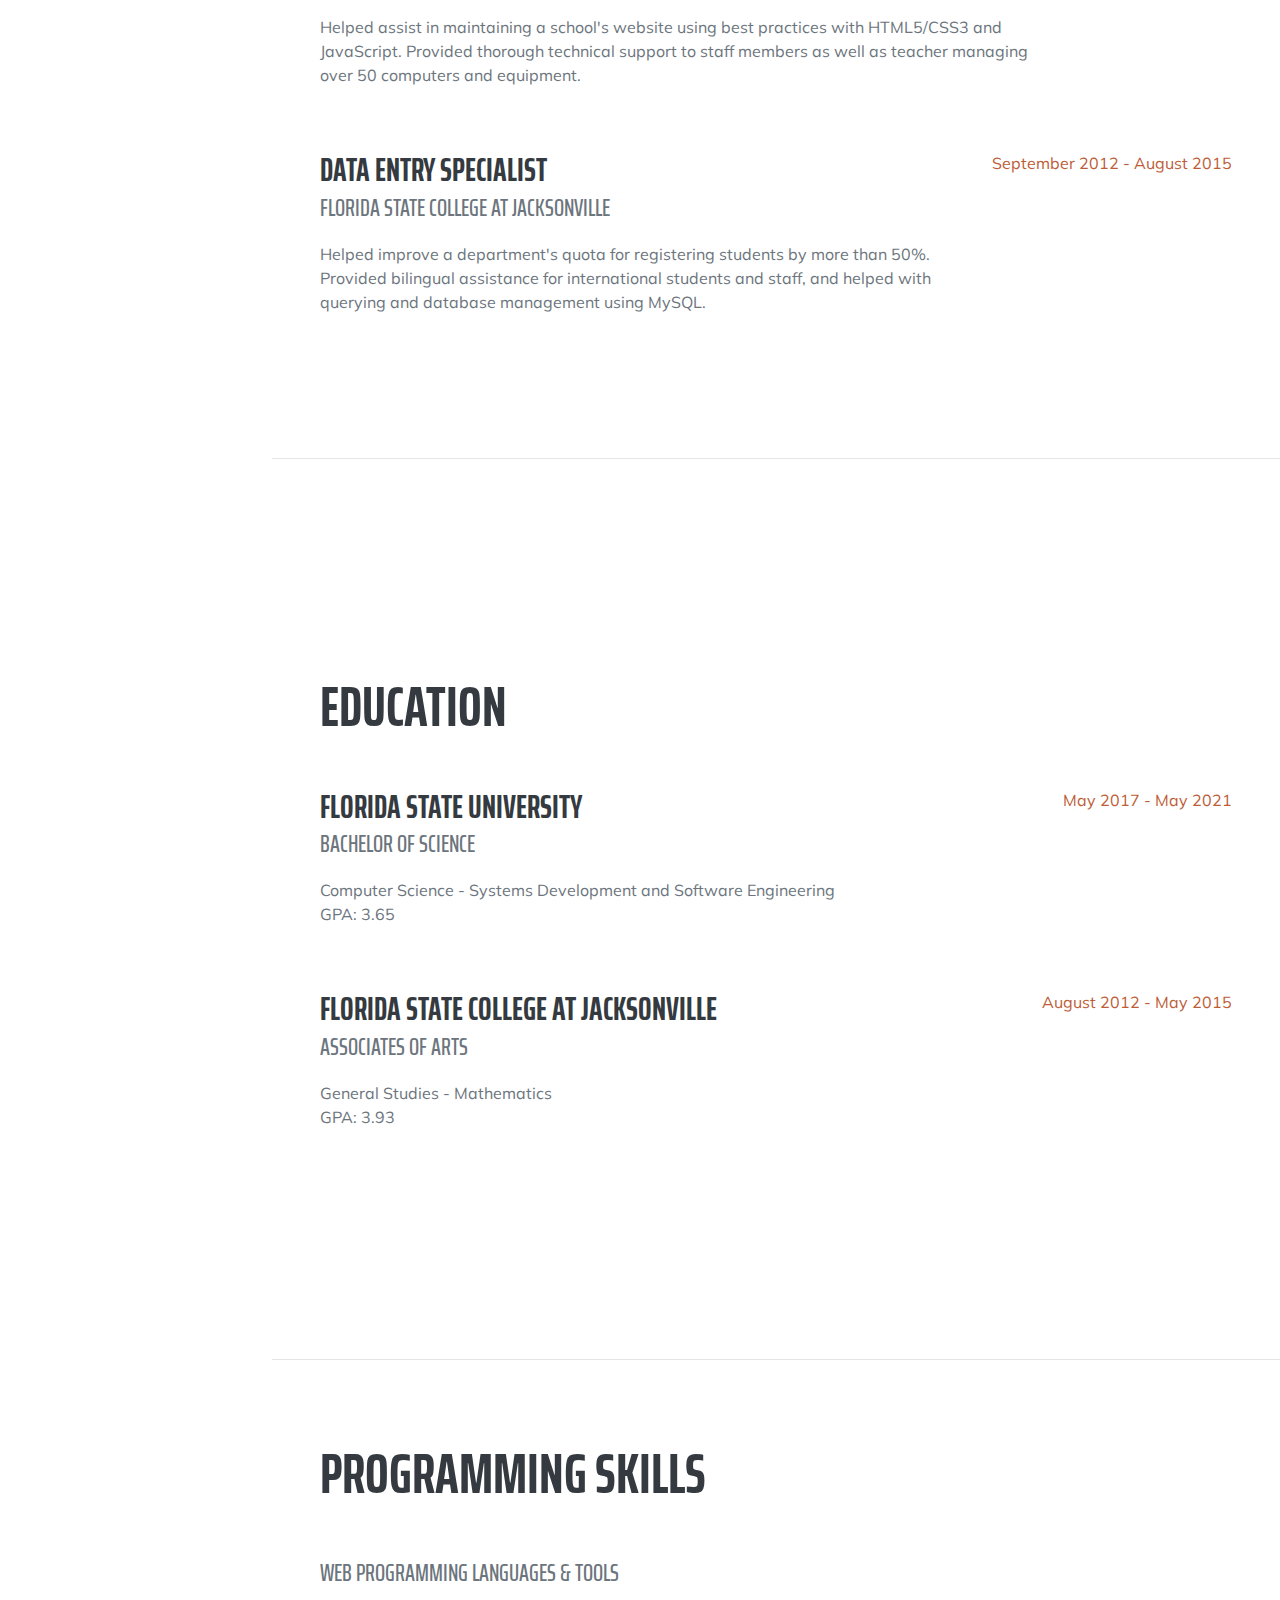
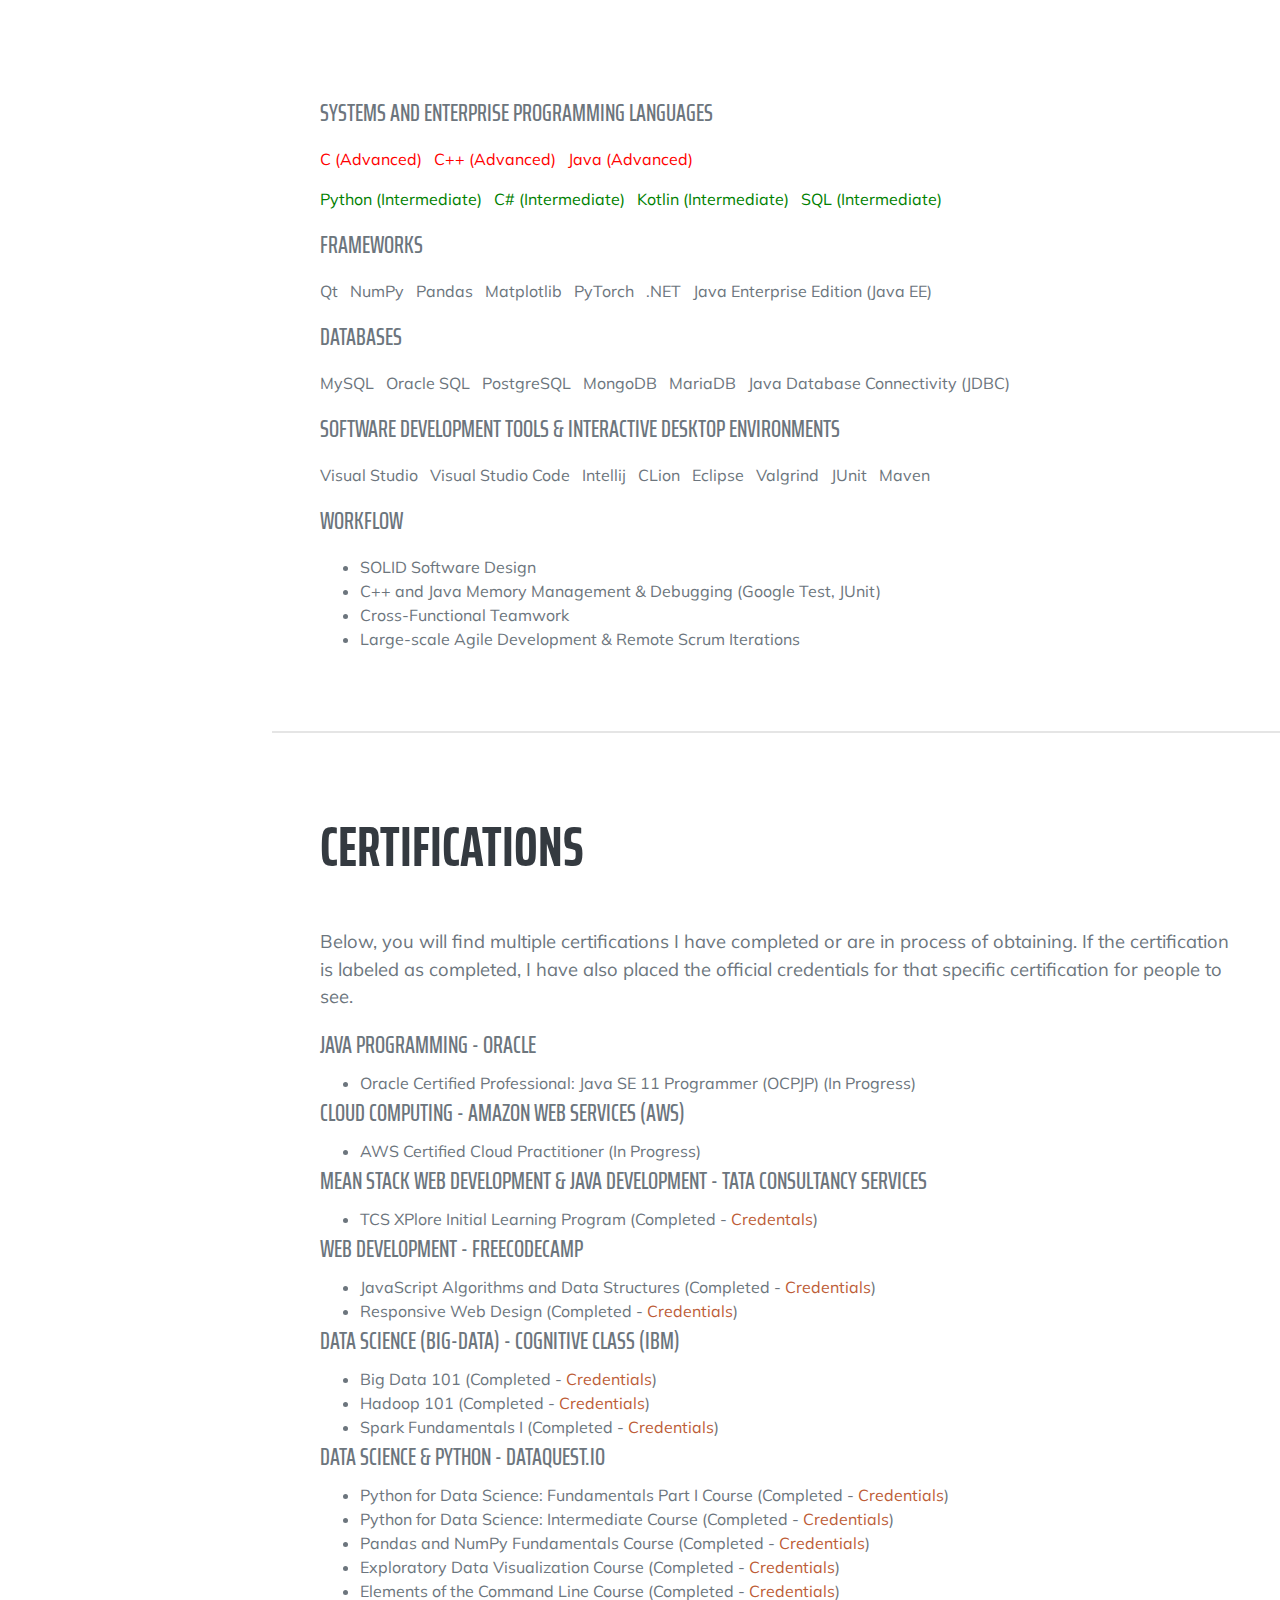
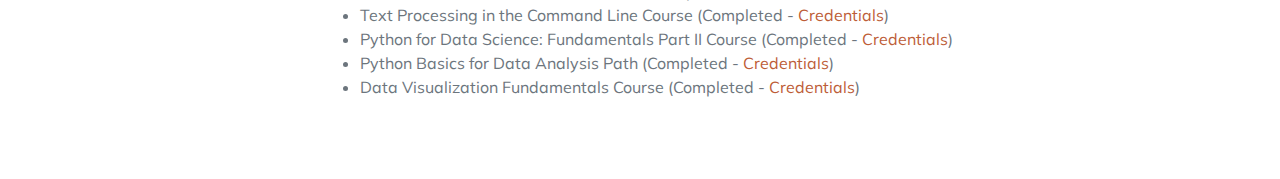
==== commit bcd9f738: "Completed Cert Section" ====
--- a/index.html
+++ b/index.html
@@ -142,10 +142,12 @@
 						<li class="list-inline-item" style="color:red;">C (Advanced)</li>
 						<li class="list-inline-item" style="color:red;">C++ (Advanced)</li>
                         <li class="list-inline-item" style="color:red;">Java (Advanced)</li>
-						<li class="list-inline-item" style="color:orange;">Python (Intermediate)</li>
-					    <li class="list-inline-item" style="color:orange;">C# (Intermediate)</li>
-						<li class="list-inline-item" style="color:orange;">Kotlin (Intermediate)</li>
-						<li class="list-inline-item" style="color:orange;">SQL (Intermediate)</li>
+                    </ul>
+                    <ul class="list-inline">
+						<li class="list-inline-item" style="color:green;">Python (Intermediate)</li>
+					    <li class="list-inline-item" style="color:green;">C# (Intermediate)</li>
+						<li class="list-inline-item" style="color:green;">Kotlin (Intermediate)</li>
+						<li class="list-inline-item" style="color:green;">SQL (Intermediate)</li>
 					</ul>
 					
                     <div class="subheading mb-3">Frameworks</div>
@@ -167,7 +169,7 @@
                         <li class="list-inline-item">PostgreSQL</li>
                         <li class="list-inline-item">MongoDB</li>
                         <li class="list-inline-item">MariaDB</li>
-                        <li class="list-inline-item">Java Database Connectivity (JDBC)
+                        <li class="list-inline-item">Java Database Connectivity (JDBC)</li>
                     </ul>
 
 					
@@ -185,10 +187,10 @@
 
                     <div class="subheading mb-3">Workflow</div>
                     <ul class="fa-ul mb-0">
-                        <li><span class="fa-li"><i class="fas fa-check"></i></span>Responsive End-to-End Design</li>
+                        <li><span class="fa-li"><i class="fas fa-check"></i></span>SOLID Software Design</li>
                         <li><span class="fa-li"><i class="fas fa-check"></i></span>C++ and Java Memory Management & Debugging (Google Test, JUnit)</li>
-                        <li><span class="fa-li"><i class="fas fa-check"></i></span>Cross-Functional Teamwork Experience </li>
-                        <li><span class="fa-li"><i class="fas fa-check"></i></span>Large-scale Agile Development & Remote Scrum Experience</li>
+                        <li><span class="fa-li"><i class="fas fa-check"></i></span>Cross-Functional Teamwork</li>
+                        <li><span class="fa-li"><i class="fas fa-check"></i></span>Large-scale Agile Development & Remote Scrum Iterations</li>
                     </ul>
                 </div>
             </section>
@@ -207,7 +209,7 @@
                 <div class="resume-section-content">
                     <h2 class="mb-5">Certifications</h2>
                     <!-- Description: -->
-                    <p class="lead mb-3">Below, you will find multiple certifications I have completed, or are in process of obtaining. If the certification is labeled as completed, I have also placed the official credentials for each individual certification for people to see.</p>
+                    <p class="lead mb-3">Below, you will find multiple certifications I have completed or are in process of obtaining. If the certification is labeled as completed, I have also placed the official credentials for that specific certification for people to see.</p>
 
                     <!-- Oracle - Certs -->
                     <div class="subheading mb-2">Java Programming - Oracle</div>
@@ -218,7 +220,7 @@
                     <!-- Amazon Web Services (AWS) - Certs -->
                     <div class="subheading mb-2">Cloud Computing - Amazon Web Services (AWS)</div>
                     <ul class="fa-ul mb-0">
-                        <li><span class="fa-li"><i class="fas fa-pen-square text-info"></i></span>AWS Certified Cloud Pracitioner (In Progress)</li>
+                        <li><span class="fa-li"><i class="fas fa-pen-square text-info"></i></span>AWS Certified Cloud Practitioner (In Progress)</li>
                     </ul>
 
                     <!-- Tata Consultancy Services - Certs -->
@@ -247,15 +249,15 @@
                     <!-- Data Science Section - Certs -->
                     <div class="subheading mb-2">Data Science & Python - DataQuest.io</div>
                     <ul class="fa-ul mb-0">
-                        <li><span class="fa-li"><i class="fas fa-check text-warning"></i></span>Python for Data Science: Fundamentals Part I Course (Completed - Credentials)</li>
-                        <li><span class="fa-li"><i class="fas fa-check text-warning"></i></span>Python for Data Science: Intermediate Course (Completed - Credentials)</li>
-                        <li><span class="fa-li"><i class="fas fa-check text-warning"></i></span>Pandas and NumPy Fundamentals Course (Completed - Credentials)</li>
-                        <li><span class="fa-li"><i class="fas fa-check text-warning"></i></span>Exploratory Data Visualization Course (Completed - Credentials)</li>
-                        <li><span class="fa-li"><i class="fas fa-check text-warning"></i></span>Elements of the Command Line Course (Completed - Credentials)</li>
-                        <li><span class="fa-li"><i class="fas fa-check text-warning"></i></span>Text Processing in the Command Line Course (Completed - Credentials)</li>
-                        <li><span class="fa-li"><i class="fas fa-check text-warning"></i></span>Python for Data Science: Fundamentals Part II Course (Completed - Credentials)</li>
-                        <li><span class="fa-li"><i class="fas fa-check text-warning"></i></span>Python Basics for Data Analysis Path (Completed - Credentials)</li> 
-                        <li><span class="fa-li"><i class="fas fa-check text-warning"></i></span>Data Visualization Fundamentals Course (Completed - Credentials)</li> 
+                        <li><span class="fa-li"><i class="fas fa-check text-warning"></i></span>Python for Data Science: Fundamentals Part I Course (Completed - <a href="certifications\dataquest\james-ortiz-python-for-data-science-fundamentals.pdf">Credentials</a>)</li>
+                        <li><span class="fa-li"><i class="fas fa-check text-warning"></i></span>Python for Data Science: Intermediate Course (Completed - <a href="certifications\dataquest\james-ortiz-python-for-data-science-intermediate.pdf">Credentials</a>)</li>
+                        <li><span class="fa-li"><i class="fas fa-check text-warning"></i></span>Pandas and NumPy Fundamentals Course (Completed - <a href="certifications\dataquest\james-ortiz-pandas-fundamentals.pdf">Credentials</a>)</li>
+                        <li><span class="fa-li"><i class="fas fa-check text-warning"></i></span>Exploratory Data Visualization Course (Completed - <a href="certifications\dataquest\james-ortiz-exploratory-data-visualization.pdf">Credentials</a>)</li>
+                        <li><span class="fa-li"><i class="fas fa-check text-warning"></i></span>Elements of the Command Line Course (Completed - <a href="certifications\dataquest\james-ortiz-command-line-elements.pdf">Credentials</a>)</li>
+                        <li><span class="fa-li"><i class="fas fa-check text-warning"></i></span>Text Processing in the Command Line Course (Completed - <a href="certifications\dataquest\james-ortiz-text-processing-cli.pdf">Credentials</a>)</li>
+                        <li><span class="fa-li"><i class="fas fa-check text-warning"></i></span>Python for Data Science: Fundamentals Part II Course (Completed - <a href="certifications\dataquest\james-ortiz-python-for-data-science-fundamentals-ii.pdf">Credentials</a>)</li>
+                        <li><span class="fa-li"><i class="fas fa-check text-warning"></i></span>Python Basics for Data Analysis Path (Completed - <a href="certifications\dataquest\james-ortiz-python-basics-data-analysis-skill-track.pdf">Credentials</a>)</li> 
+                        <li><span class="fa-li"><i class="fas fa-check text-warning"></i></span>Data Visualization Fundamentals Course (Completed - <a href="certifications\dataquest\james-ortiz-data-visualization-fundamentals.pdf">Credentials</a>)</li> 
 
                     <!--
                         <li><span class="fa-li"><i class="fas fa-trophy text-warning"></i></span>5<sup>th </sup>Place - University of Florida - SwampHacks Hackathon 2017</li>
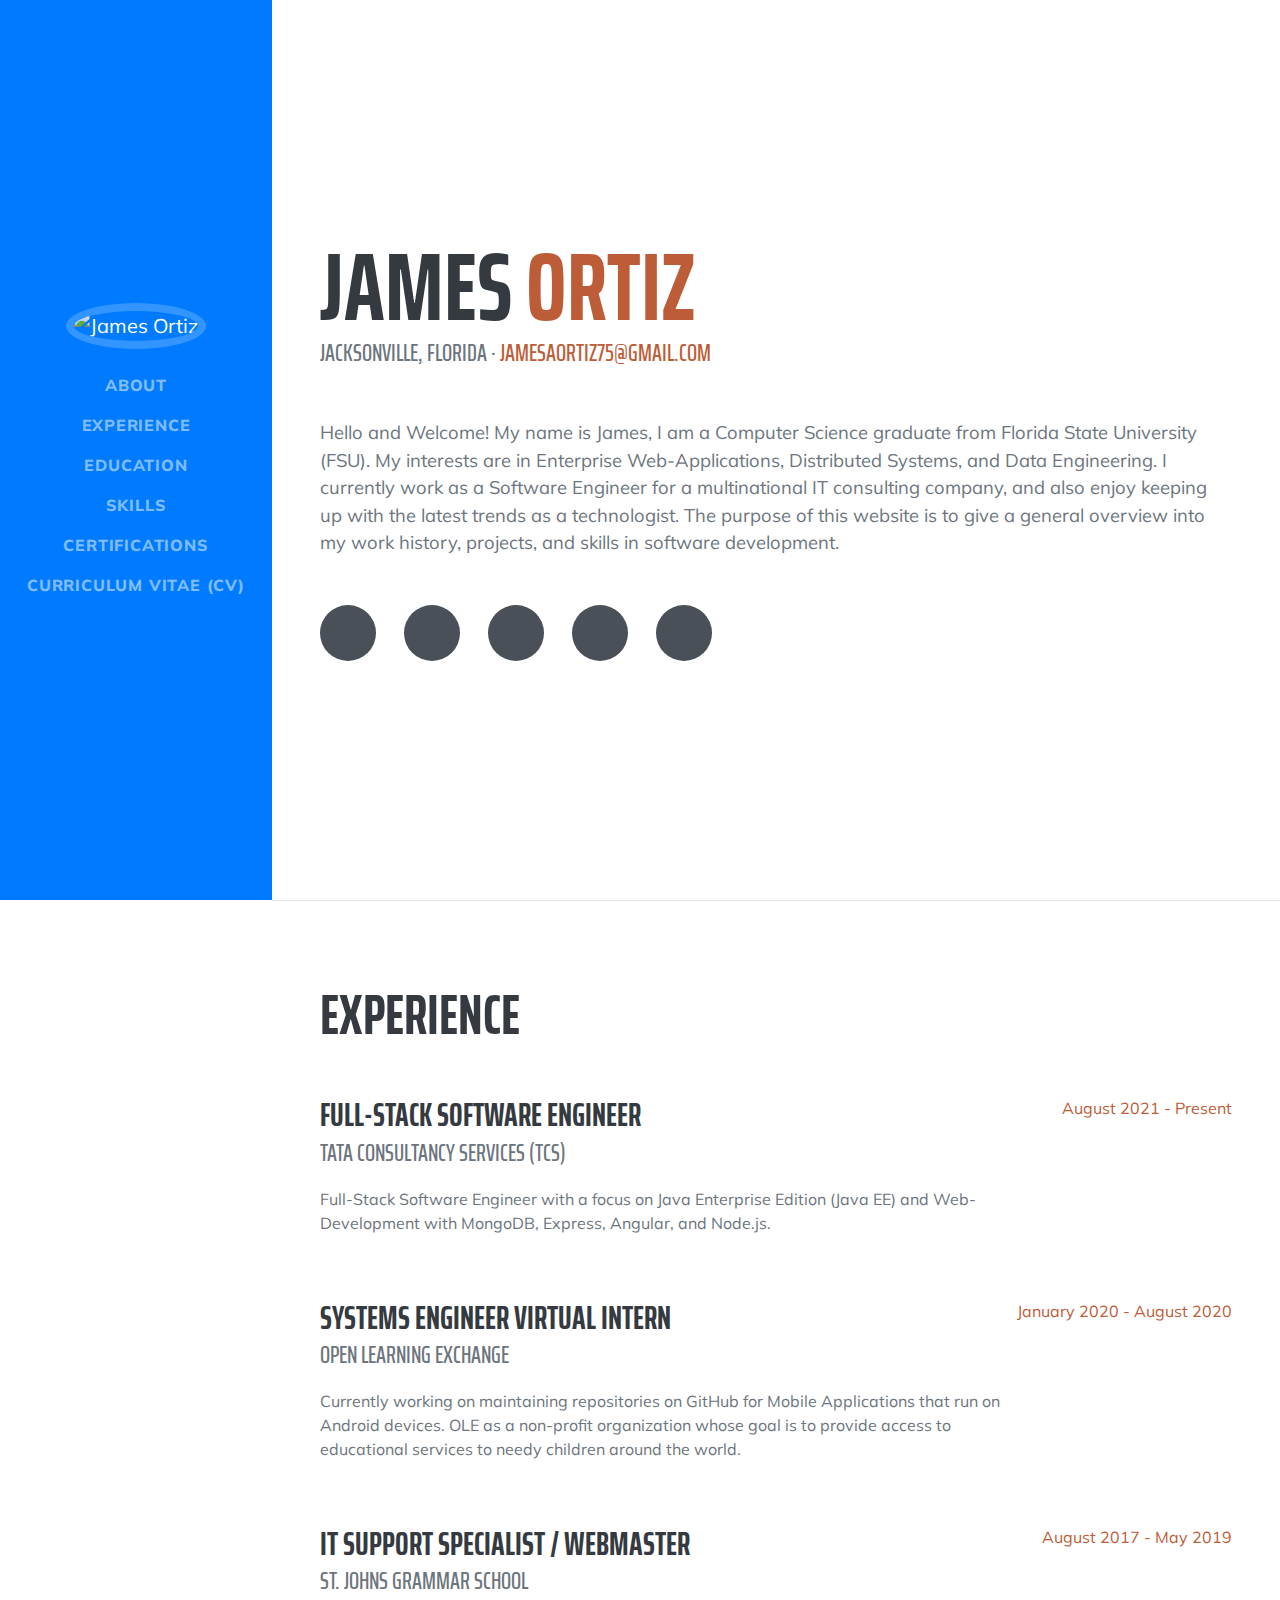
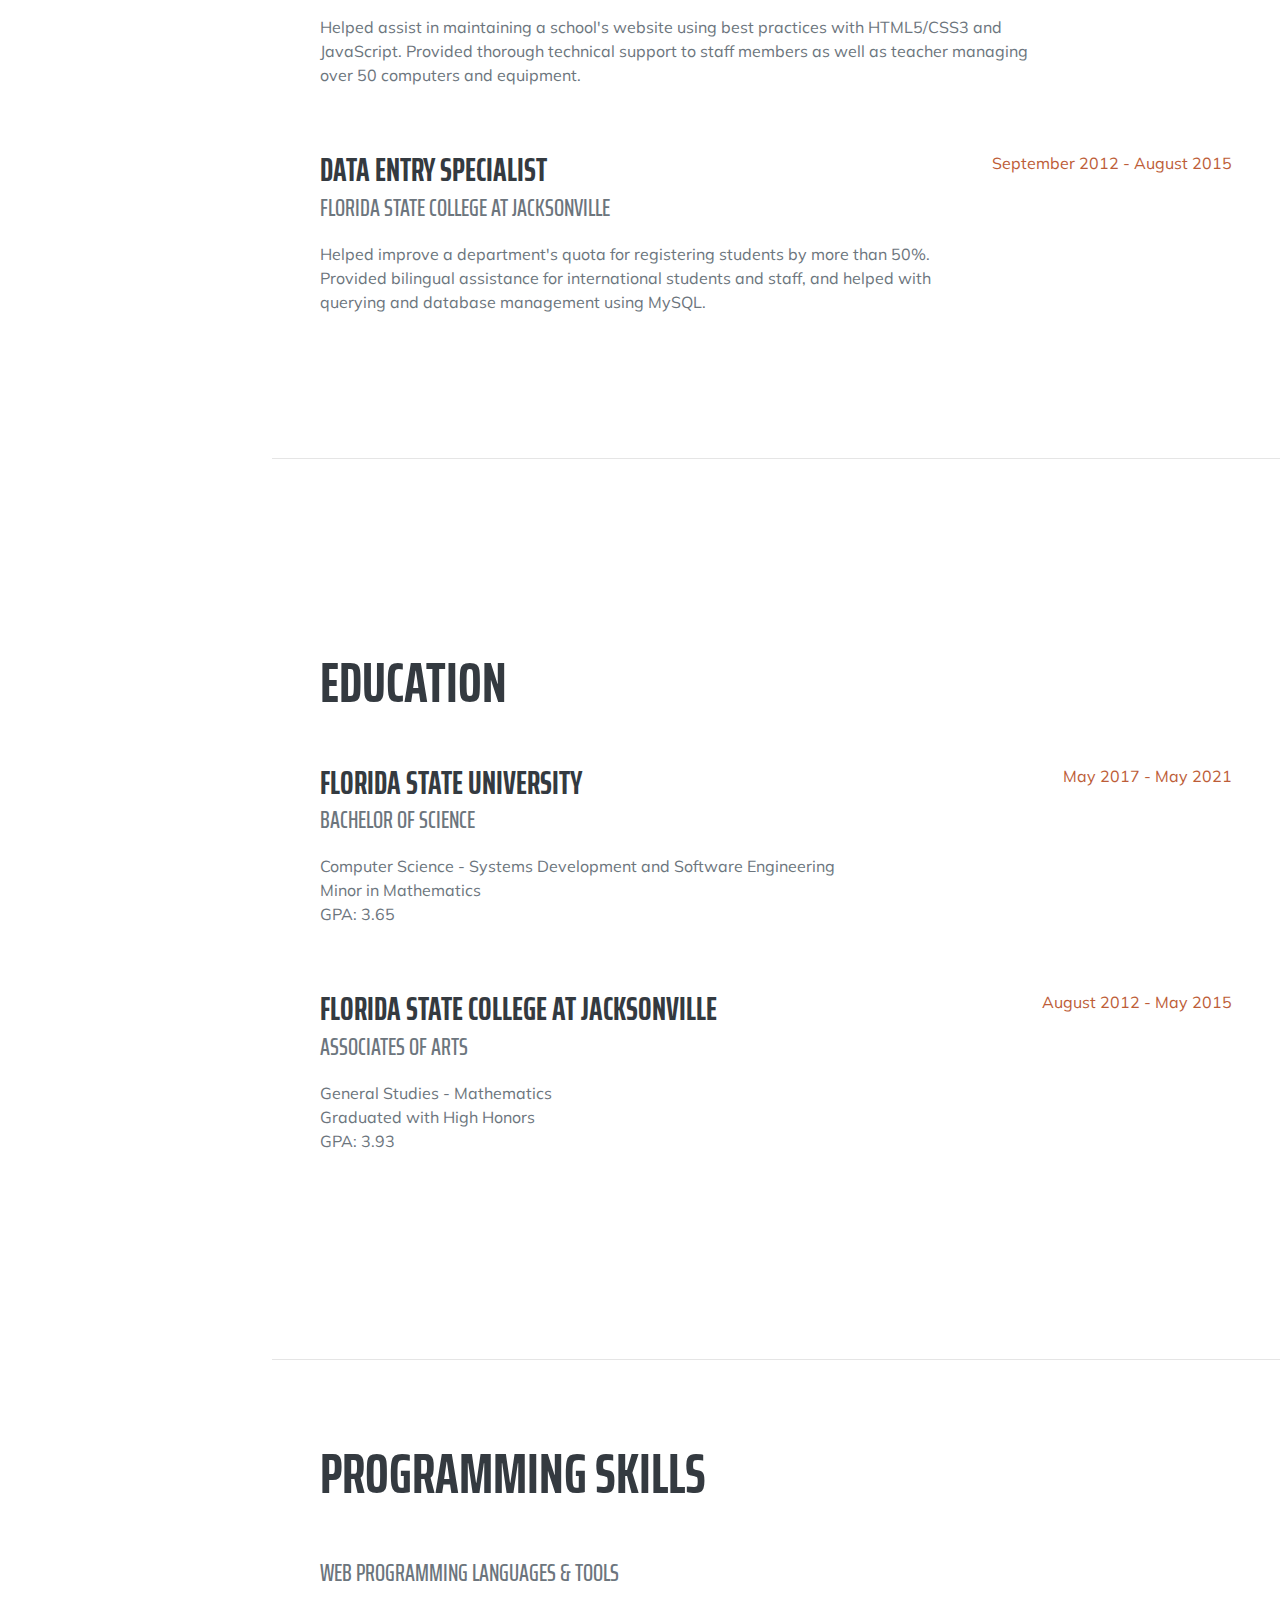
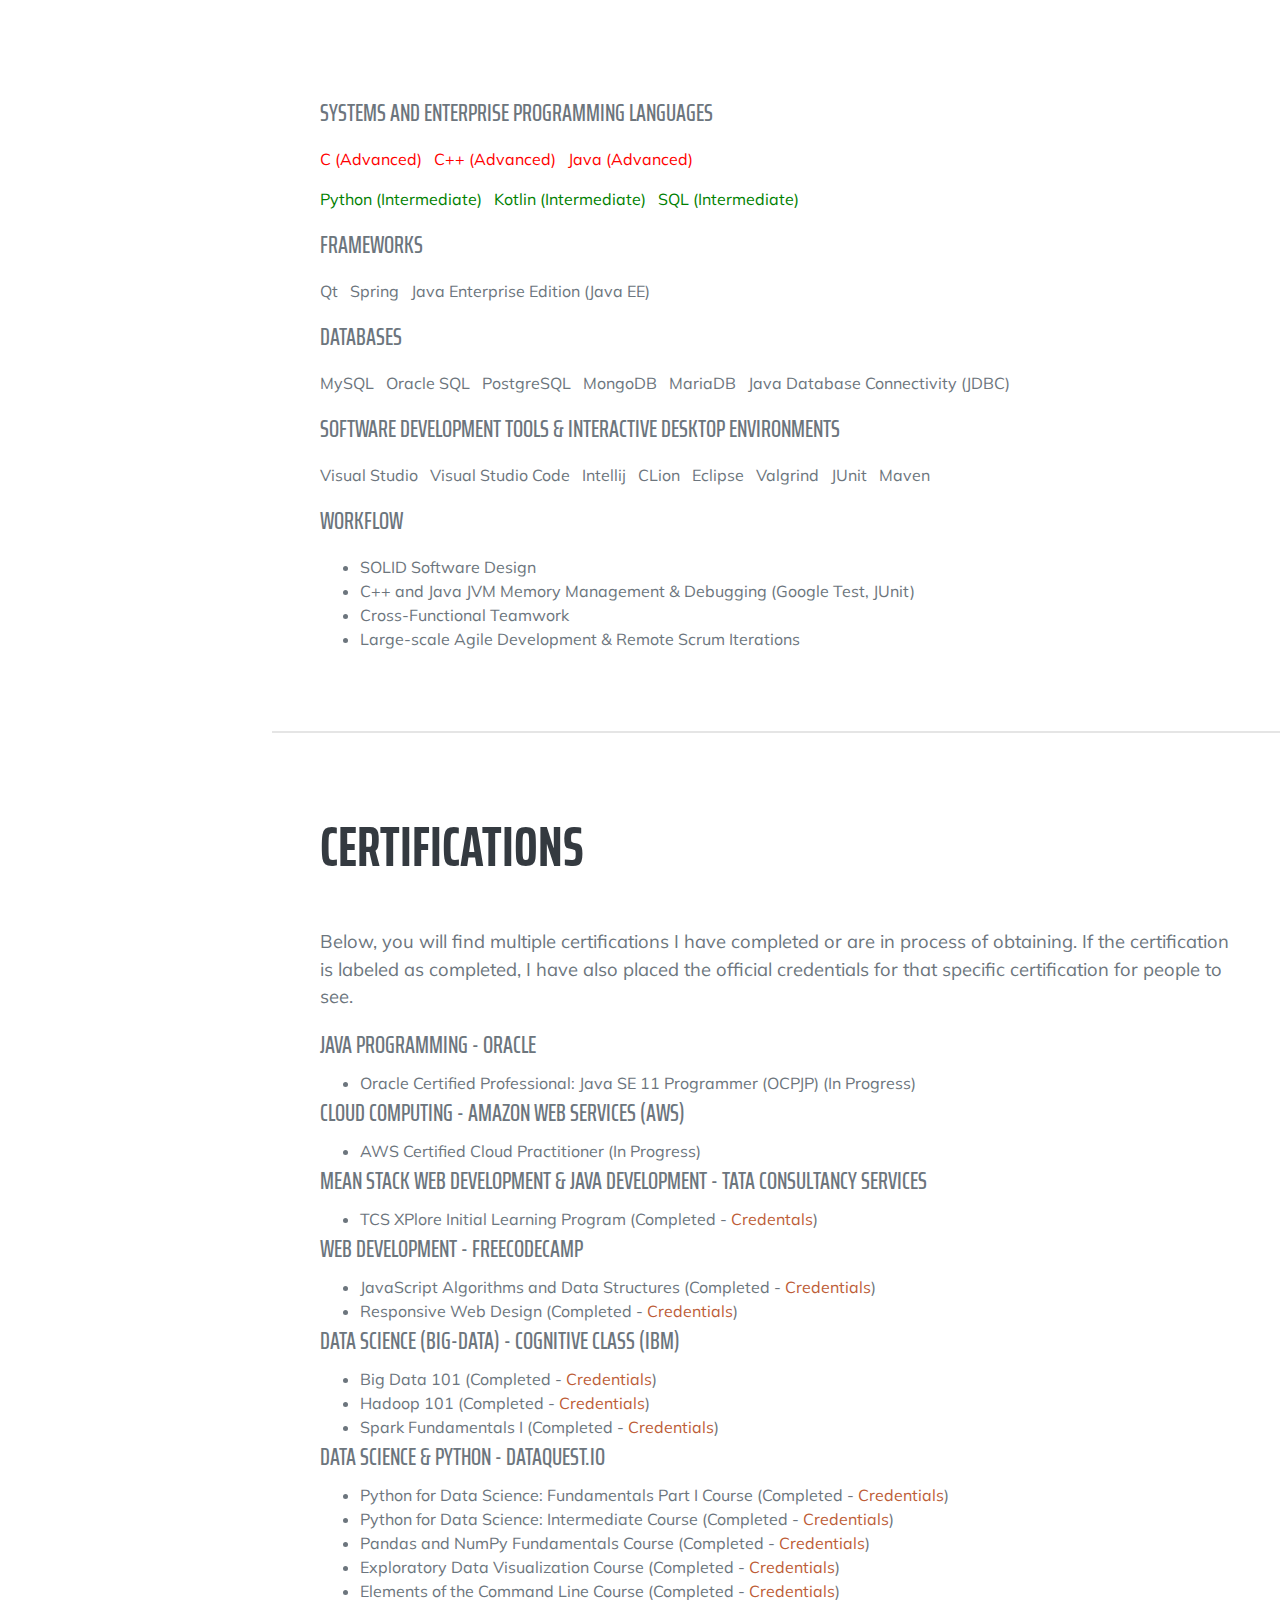
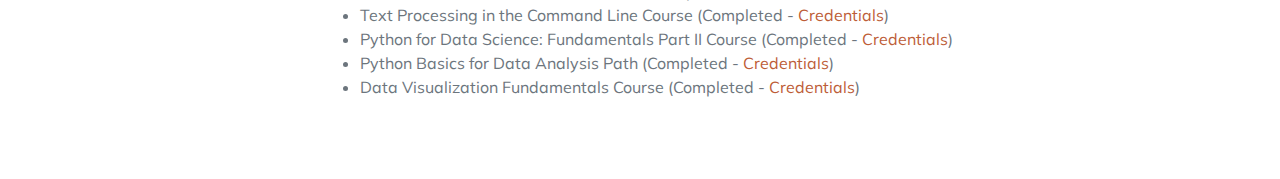
==== commit 35bda544: "Modifications to Portfolio" ====
--- a/index.html
+++ b/index.html
@@ -3,8 +3,8 @@
     <head>
         <meta charset="utf-8" />
         <meta name="viewport" content="width=device-width, initial-scale=1, shrink-to-fit=no" />
-        <meta name="description" content="" />
-        <meta name="author" content="" />
+        <meta name="description" content=""/>
+        <meta name="author" content="James Ortiz"/>
         <title>James Ortiz</title>
         <link rel="icon" type="image/x-icon" href="assets/img/quantum-computing.png" />
         <!-- Font Awesome icons (free version)-->
@@ -28,7 +28,7 @@
                     <li class="nav-item"><a class="nav-link js-scroll-trigger" href="#education">Education</a></li>
                     <li class="nav-item"><a class="nav-link js-scroll-trigger" href="#skills">Skills</a></li>
                     <li class="nav-item"><a class="nav-link js-scroll-trigger" href="#certifications">Certifications</a></li>
-					<li class="nav-item"><a class="nav-link js-scroll-trigger" href="#">Portfolio (Under Construction)</a></li>
+					<li class="nav-item"><a class="nav-link js-scroll-trigger" href="resume/ProfessionalCV.pdf">Curriculum Vitae (CV)</a></li>
                 </ul>
             </div>
         </nav>
@@ -38,8 +38,8 @@
             <section class="resume-section" id="about">
                 <div class="resume-section-content">
                     <h1 class="mb-0">James <span class="text-primary">Ortiz</span></h1>
-                    <div class="subheading mb-5">Jacksonville, FL · <a href="mailto:jamesaortiz75@gmail.com">jamesaortiz75@gmail.com</a></div>
-                    <p class="lead mb-5">Welcome! My name is James, I am a Computer Science graduate from Florida State University (FSU). My interests are in Web-Services, Distributed Systems, Big Data, and Full-Stack Development. I currently work as a Software Engineer for a multinational IT consulting company, and also enjoy keeping up with the latest trends as a technologist. The purpose of this website portfolio is to give a glimpse of what I know, as well as a overview into my work history, projects, and skills in software development. 
+                    <div class="subheading mb-5">Jacksonville, Florida · <a href="mailto:jamesaortiz75@gmail.com">jamesaortiz75@gmail.com</a></div>
+                    <p class="lead mb-5">Hello and Welcome! My name is James, I am a Computer Science graduate from Florida State University (FSU). My interests are in Enterprise Web-Applications, Distributed Systems, and Data Engineering. I currently work as a Software Engineer for a multinational IT consulting company, and also enjoy keeping up with the latest trends as a technologist. The purpose of this website is to give a general overview into my work history, projects, and skills in software development. 
                     <div class="social-icons">
                         <a class="social-icon" href="https://www.hackerrank.com/jao17"><i class="fab fa-hackerrank"></i></a>
                         <a class="social-icon" href="https://www.linkedin.com/in/jamesaortiz/"><i class="fab fa-linkedin-in"></i></a>
@@ -57,8 +57,8 @@
                     <div class="d-flex flex-column flex-md-row justify-content-between mb-5">
                         <div class="flex-grow-1">
                             <h3 class="mb-0">Full-Stack Software Engineer</h3>
-                            <div class="subheading mb-3">Tata Consultancy Services Limited</div>
-                            <p>Full-Stack Software Engineer with a focus on Java Enterprise Edition (Java EE) and Web-Development with MongoDB, Express.JS, Angular.JS, and Node.JS.
+                            <div class="subheading mb-3">Tata Consultancy Services (TCS)</div>
+                            <p>Full-Stack Software Engineer with a focus on Java Enterprise Edition (Java EE) and Web-Development with MongoDB, Express, Angular, and Node.js.
                             </p>
                         </div>
                         <div class="flex-shrink-0"><span class="text-primary">August 2021 - Present</span></div>
@@ -105,6 +105,7 @@
                             <h3 class="mb-0">Florida State University</h3>
                             <div class="subheading mb-3">Bachelor of Science</div>
                             <div>Computer Science - Systems Development and Software Engineering</div>
+                            <div>Minor in Mathematics</div>
                             <p>GPA: 3.65</p>
                         </div>
                         <div class="flex-shrink-0"><span class="text-primary">May 2017 - May 2021</span></div>
@@ -114,6 +115,7 @@
                             <h3 class="mb-0">Florida State College at Jacksonville</h3>
                             <div class="subheading mb-3">Associates of Arts</div>
 							<div>General Studies - Mathematics</div>
+                            <div>Graduated with High Honors</div>
                             <p>GPA: 3.93</p>
                         </div>
                         <div class="flex-shrink-0"><span class="text-primary">August 2012 - May 2015</span></div>
@@ -145,7 +147,6 @@
                     </ul>
                     <ul class="list-inline">
 						<li class="list-inline-item" style="color:green;">Python (Intermediate)</li>
-					    <li class="list-inline-item" style="color:green;">C# (Intermediate)</li>
 						<li class="list-inline-item" style="color:green;">Kotlin (Intermediate)</li>
 						<li class="list-inline-item" style="color:green;">SQL (Intermediate)</li>
 					</ul>
@@ -153,11 +154,7 @@
                     <div class="subheading mb-3">Frameworks</div>
 					<ul class="list-inline">
 						<li class="list-inline-item">Qt</li>
-                        <li class="list-inline-item">NumPy</li>
-                        <li class="list-inline-item">Pandas</li>
-                        <li class="list-inline-item">Matplotlib</li>
-                        <li class="list-inline-item">PyTorch</li>
-						<li class="list-inline-item">.NET</li>
+                        <li class="list-inline-item">Spring</li>
                         <li class="list-inline-item">Java Enterprise Edition (Java EE)</li>
 					</ul>
 
@@ -188,7 +185,7 @@
                     <div class="subheading mb-3">Workflow</div>
                     <ul class="fa-ul mb-0">
                         <li><span class="fa-li"><i class="fas fa-check"></i></span>SOLID Software Design</li>
-                        <li><span class="fa-li"><i class="fas fa-check"></i></span>C++ and Java Memory Management & Debugging (Google Test, JUnit)</li>
+                        <li><span class="fa-li"><i class="fas fa-check"></i></span>C++ and Java JVM Memory Management & Debugging (Google Test, JUnit)</li>
                         <li><span class="fa-li"><i class="fas fa-check"></i></span>Cross-Functional Teamwork</li>
                         <li><span class="fa-li"><i class="fas fa-check"></i></span>Large-scale Agile Development & Remote Scrum Iterations</li>
                     </ul>
